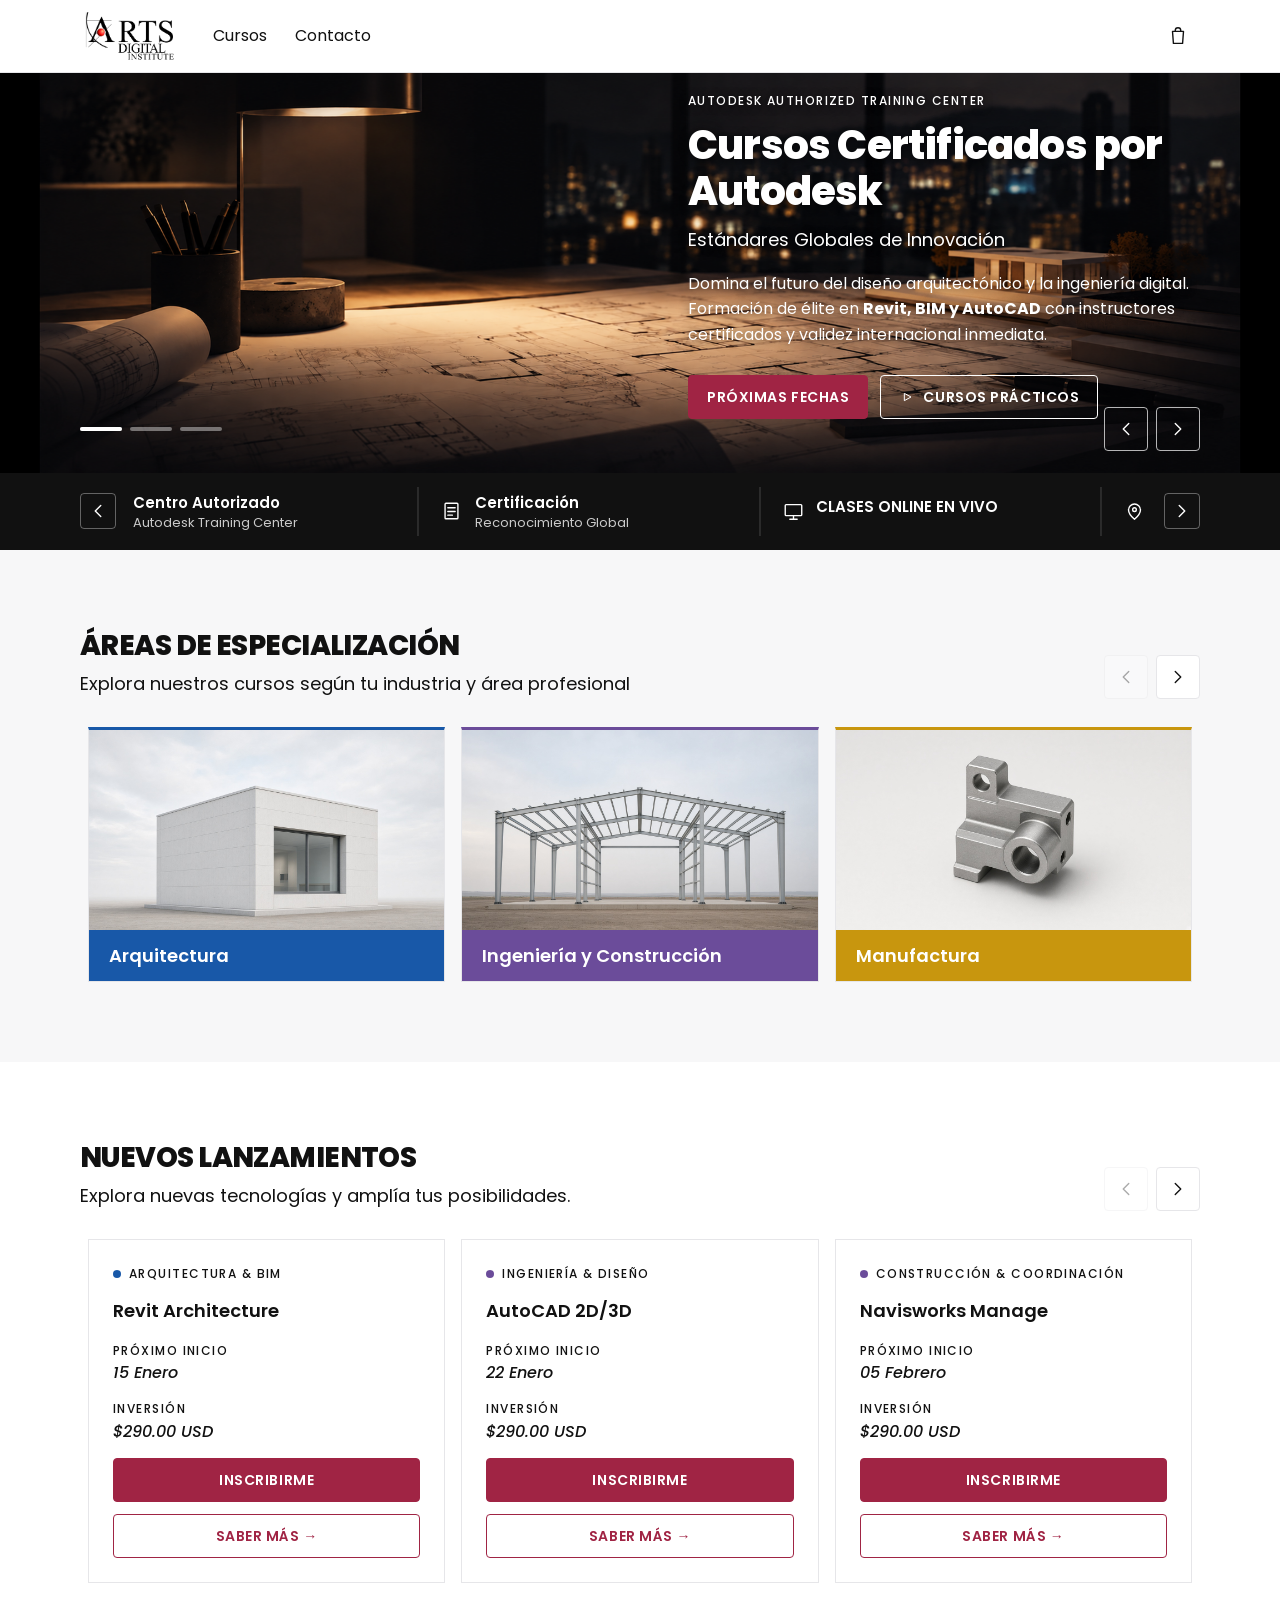
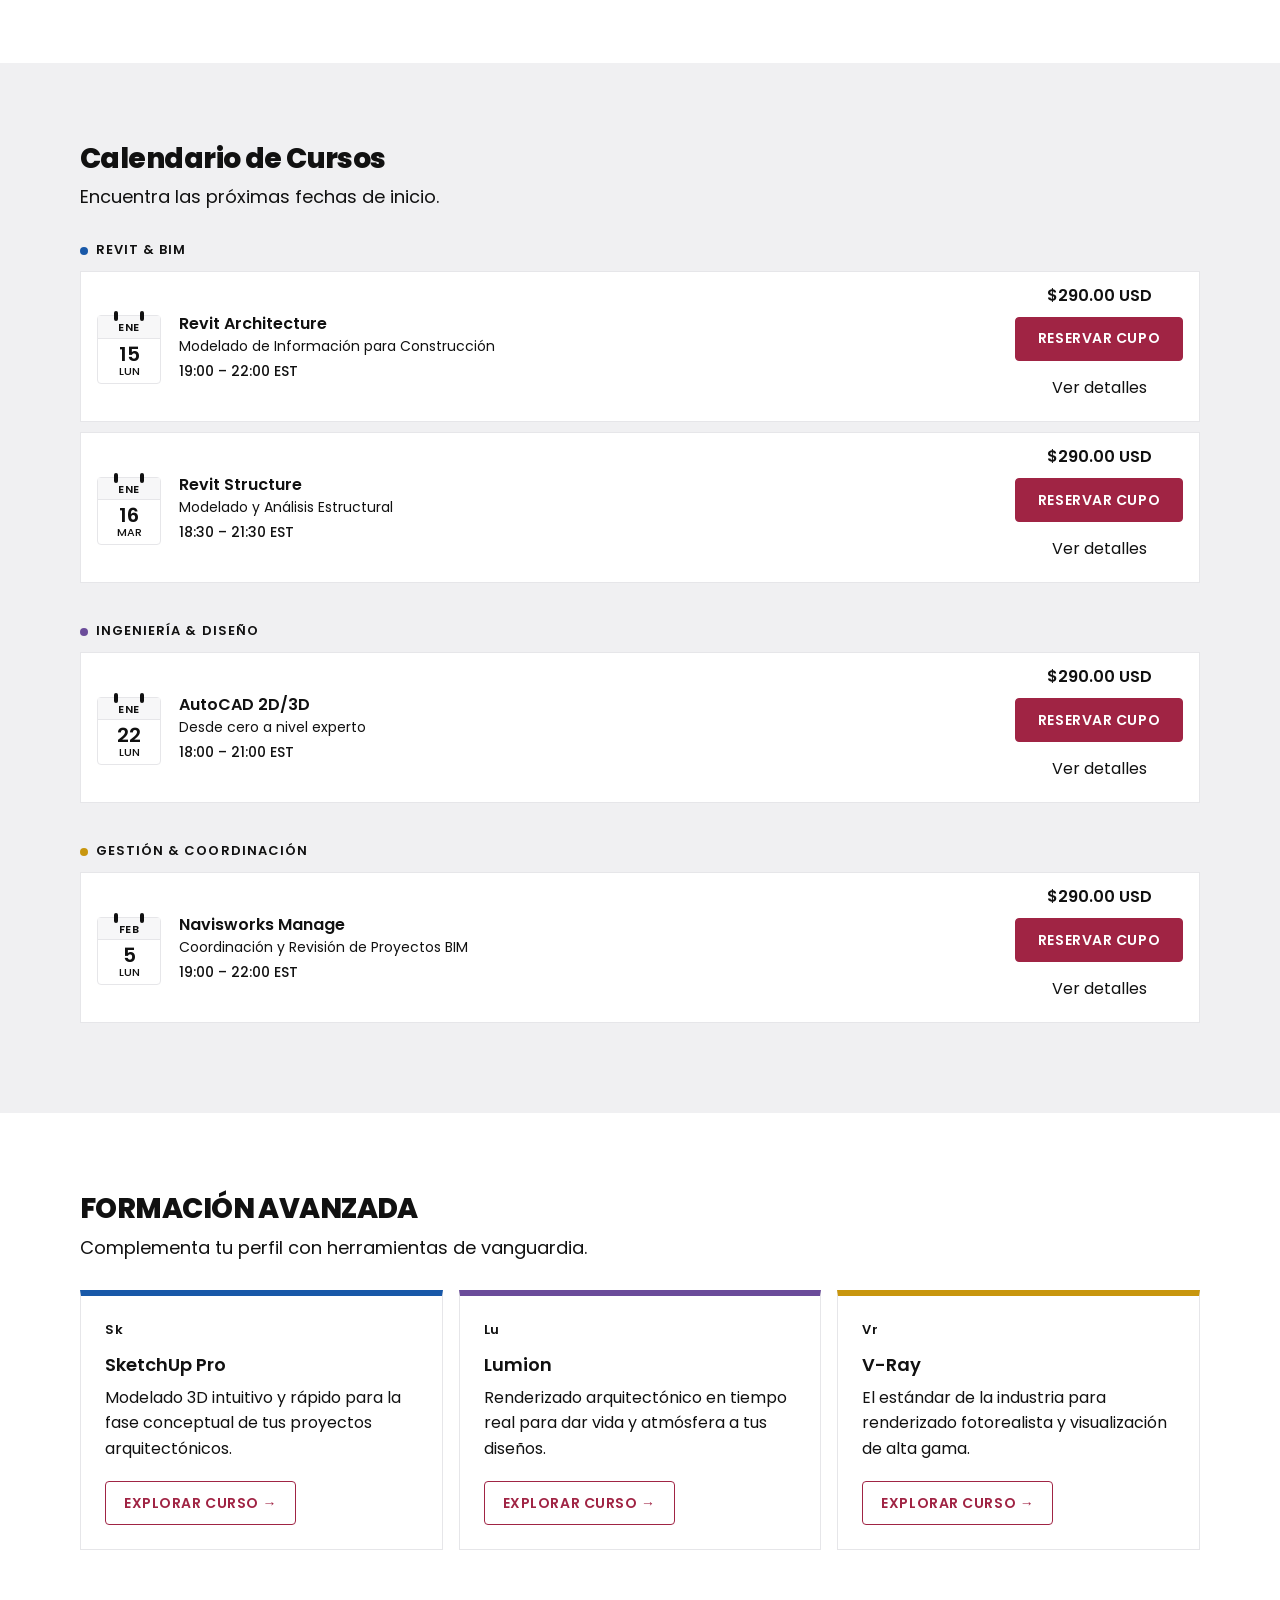
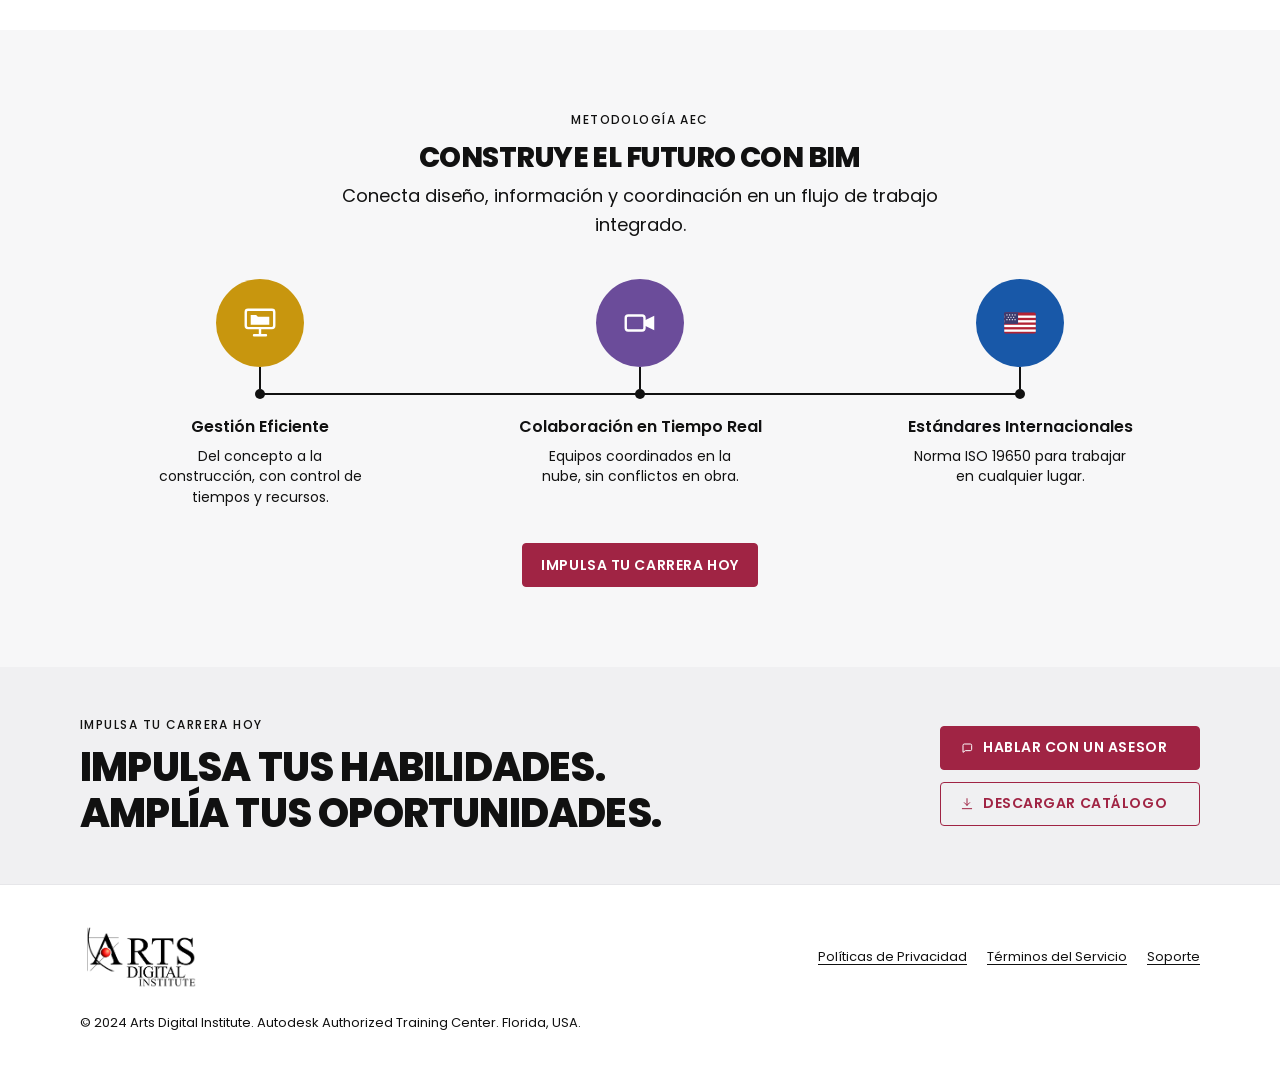
==== index.html @ a68ed8ec "Publicar la página de inicio de Arts Digital Institute. Co-authored-by: Cursor <cursoragent@cursor.c" ====
<!DOCTYPE html>
<html lang="es">
<head>
  <meta charset="utf-8">
  <meta name="viewport" content="width=device-width, initial-scale=1">
  <title>Arts Digital Institute</title>
  <meta name="description" content="Cursos certificados por Autodesk en Revit, BIM y AutoCAD. Arts Digital Institute, centro autorizado en Florida, USA.">
  <link rel="icon" href="data:,">
  <link rel="preconnect" href="https://fonts.googleapis.com">
  <link rel="preconnect" href="https://fonts.gstatic.com" crossorigin>
  <link href="https://fonts.googleapis.com/css2?family=Poppins:ital,wght@0,400;0,500;0,600;0,800;1,500&display=swap" rel="stylesheet">
  <link rel="stylesheet" href="css/estilos.css">
</head>
<body>
  <a class="saltar" href="#contenido">Saltar al contenido</a>

  <header class="cabecera">
    <div class="contenedor cabecera-interior">
      <a class="logo" href="#inicio">
        <img src="img/LOGO%20ARTS.png" alt="Arts Digital Institute" width="2250" height="1162">
      </a>

      <button class="menu-boton" type="button" aria-expanded="false" aria-controls="menu-principal">
        <svg class="icono-abrir" viewBox="0 0 24 24" fill="none" stroke="currentColor" stroke-width="1.5" stroke-linecap="round" aria-hidden="true">
          <path d="M4 7h16M4 12h16M4 17h16"/>
        </svg>
        <svg class="icono-cerrar" viewBox="0 0 24 24" fill="none" stroke="currentColor" stroke-width="1.5" stroke-linecap="round" aria-hidden="true">
          <path d="M6 6l12 12M18 6L6 18"/>
        </svg>
        <span class="sr">Menú</span>
      </button>

      <nav id="menu-principal" class="nav" aria-label="Principal">
        <a href="#areas">Cursos</a>
        <a href="#cierre">Contacto</a>
      </nav>

      <div class="cabecera-acciones">
        <button class="icono-boton" type="button" data-panel="carrito" aria-label="Carrito">
          <svg viewBox="0 0 24 24" fill="none" stroke="currentColor" stroke-width="1.5" stroke-linecap="round" stroke-linejoin="round" aria-hidden="true">
            <path d="M6 7h12l-1 13H7L6 7z"/>
            <path d="M9 7V6a3 3 0 0 1 6 0v1"/>
          </svg>
          <span class="carrito-cuenta" hidden>0</span>
        </button>
      </div>
    </div>
  </header>

  <main id="contenido">
    <noscript>
      <p class="contenedor aviso-js">Para ver los cursos, el calendario y el carrito, activa JavaScript.</p>
    </noscript>

    <section id="inicio" class="banners" aria-roledescription="carrusel" aria-label="Banners de inicio" tabindex="0">
      <div class="banners-ventana">
        <div class="banners-pista">
          <article class="banner banner-foto activa" aria-hidden="false">
            <picture>
              <source media="(max-width: 700px)" srcset="img/banners/banner-1-movil.png">
              <img class="banner-fondo" src="img/banners/banner_1-desk.png" alt="">
            </picture>
            <div class="contenedor banner-interior">
              <div class="banner-copia">
                <p class="etiqueta">Autodesk Authorized Training Center</p>
                <h1 class="banner-titulo">Cursos Certificados por Autodesk</h1>
                <p class="subtitulo">Estándares Globales de Innovación</p>
                <p class="banner-texto">Domina el futuro del diseño arquitectónico y la ingeniería digital. Formación de élite en <strong>Revit, BIM y AutoCAD</strong> con instructores certificados y validez internacional inmediata.</p>
                <div class="acciones">
                  <a class="boton" href="#calendario">Próximas fechas</a>
                  <a class="boton boton-secundario" href="#lanzamientos">
                    <svg viewBox="0 0 24 24" fill="none" stroke="currentColor" stroke-width="1.5" stroke-linejoin="round" aria-hidden="true">
                      <path d="M8 6.5v11l10-5.5-10-5.5z"/>
                    </svg>
                    Cursos prácticos
                  </a>
                </div>
              </div>
            </div>
          </article>

          <article class="banner banner-claro" aria-hidden="true">
            <picture>
              <source media="(max-width: 700px)" srcset="img/banners/banner-2-mobile.png">
              <img class="banner-fondo" src="img/banners/banner-2-desk.png" alt="">
            </picture>
            <div class="contenedor banner-interior">
              <div class="banner-copia">
                <p class="etiqueta">Nuevos lanzamientos</p>
                <h2 class="banner-titulo">Explora nuevas tecnologías</h2>
                <p class="subtitulo">Amplía tus posibilidades con los próximos inicios.</p>
                <p class="banner-texto">Revit, AutoCAD y Navisworks abren fechas desde el 15 de enero. Clases online en vivo, con certificación internacional.</p>
                <div class="acciones">
                  <a class="boton" href="#calendario">Próximas fechas</a>
                  <a class="boton boton-secundario" href="#lanzamientos">Ver lanzamientos</a>
                </div>
              </div>
              <div class="banner-visual banner-cursos" aria-hidden="true">
                <article class="ficha-viva flota-a">
                  <p class="micro"><span class="punto" data-acento="bim"></span>15 Enero</p>
                  <p class="ficha-nombre">Revit Architecture</p>
                  <p class="dato ficha-precio">$290.00 USD</p>
                </article>
                <article class="ficha-viva flota-b">
                  <p class="micro"><span class="punto" data-acento="ingenieria"></span>22 Enero</p>
                  <p class="ficha-nombre">AutoCAD 2D/3D</p>
                  <p class="dato ficha-precio">$290.00 USD</p>
                </article>
                <article class="ficha-viva flota-c">
                  <p class="micro"><span class="punto" data-acento="manufactura"></span>05 Febrero</p>
                  <p class="ficha-nombre">Navisworks Manage</p>
                  <p class="dato ficha-precio">$290.00 USD</p>
                </article>
              </div>
            </div>
          </article>

          <article class="banner banner-foto banner-izq" aria-hidden="true">
            <picture>
              <source media="(max-width: 700px)" srcset="img/banners/banner-3.mobile.png">
              <img class="banner-fondo" src="img/banners/Banner-3-desk.png" alt="">
            </picture>
            <div class="contenedor banner-interior">
              <div class="banner-copia">
                <p class="etiqueta">Metodología AEC</p>
                <h2 class="banner-titulo">Construye el futuro con BIM</h2>
                <p class="subtitulo">Conecta diseño, información y coordinación.</p>
                <p class="banner-texto">Un flujo de trabajo integrado, del concepto a la obra, con estándares internacionales y clases en vivo.</p>
                <div class="acciones">
                  <a class="boton" href="#bim">Ver la metodología</a>
                  <a class="boton boton-secundario" href="#calendario">Próximas fechas</a>
                </div>
              </div>
            </div>
          </article>
        </div>
      </div>

      <div class="banners-barra">
        <div class="contenedor banners-barra-interior">
          <div class="banners-puntos" role="tablist" aria-label="Elegir banner">
            <button class="banner-punto activo" type="button" role="tab" data-banner="0" aria-selected="true" aria-label="Banner 1: cursos certificados"></button>
            <button class="banner-punto" type="button" role="tab" data-banner="1" aria-selected="false" aria-label="Banner 2: nuevos lanzamientos"></button>
            <button class="banner-punto" type="button" role="tab" data-banner="2" aria-selected="false" aria-label="Banner 3: futuro con BIM"></button>
          </div>
          <div class="controles" role="group" aria-label="Mover banners">
            <button class="control" type="button" data-banner-prev aria-label="Banner anterior">
              <svg viewBox="0 0 24 24" fill="none" stroke="currentColor" stroke-width="1.5" stroke-linecap="round" stroke-linejoin="round" aria-hidden="true"><path d="M15 6l-6 6 6 6"/></svg>
            </button>
            <button class="control" type="button" data-banner-next aria-label="Banner siguiente">
              <svg viewBox="0 0 24 24" fill="none" stroke="currentColor" stroke-width="1.5" stroke-linecap="round" stroke-linejoin="round" aria-hidden="true"><path d="M9 6l6 6-6 6"/></svg>
            </button>
          </div>
        </div>
      </div>
      <p class="sr" id="banners-aviso" aria-live="polite"></p>
    </section>

    <section id="instituto" class="seccion barra-atributos" aria-roledescription="carrusel" aria-label="Atributos del instituto">
      <div class="contenedor atributos-marco">
        <button class="control" type="button" data-cinta="-1" aria-label="Anterior">
          <svg viewBox="0 0 24 24" fill="none" stroke="currentColor" stroke-width="1.5" stroke-linecap="round" stroke-linejoin="round" aria-hidden="true"><path d="M15 6l-6 6 6 6"/></svg>
        </button>
        <div class="atributos-ventana">
          <ul class="atributos" id="cinta-atributos">
            <li class="atributo">
              <svg viewBox="0 0 24 24" fill="none" stroke="currentColor" stroke-width="1.5" stroke-linejoin="round" aria-hidden="true">
                <circle cx="12" cy="9" r="4.5"/>
                <path d="M9.2 13.2L8 20l4-1.8L16 20l-1.2-6.8"/>
              </svg>
              <p class="atributo-titulo">Centro Autorizado</p>
              <p>Autodesk Training Center</p>
            </li>
            <li class="atributo">
              <svg viewBox="0 0 24 24" fill="none" stroke="currentColor" stroke-width="1.5" stroke-linecap="round" aria-hidden="true">
                <rect x="5" y="3.5" width="14" height="17" rx="1"/>
                <path d="M8 8.5h8M8 12.5h8M8 16.5h5"/>
              </svg>
              <p class="atributo-titulo">Certificación</p>
              <p>Reconocimiento Global</p>
            </li>
            <li class="atributo atributo-simple">
              <svg viewBox="0 0 24 24" fill="none" stroke="currentColor" stroke-width="1.5" stroke-linecap="round" aria-hidden="true">
                <rect x="3" y="5" width="18" height="12" rx="1"/>
                <path d="M8 21h8M12 17v4"/>
              </svg>
              <p class="atributo-titulo">CLASES ONLINE EN VIVO</p>
            </li>
            <li class="atributo">
              <svg viewBox="0 0 24 24" fill="none" stroke="currentColor" stroke-width="1.5" stroke-linejoin="round" aria-hidden="true">
                <path d="M12 21s6.5-5.6 6.5-10.2a6.5 6.5 0 1 0-13 0C5.5 15.4 12 21 12 21z"/>
                <circle cx="12" cy="10.5" r="2"/>
              </svg>
              <p class="atributo-titulo">Sede Principal</p>
              <p>Florida, USA</p>
            </li>
          </ul>
        </div>
        <button class="control" type="button" data-cinta="1" aria-label="Siguiente">
          <svg viewBox="0 0 24 24" fill="none" stroke="currentColor" stroke-width="1.5" stroke-linecap="round" stroke-linejoin="round" aria-hidden="true"><path d="M9 6l6 6-6 6"/></svg>
        </button>
      </div>
    </section>

    <section id="areas" class="seccion seccion-gris-1">
      <div class="contenedor bloque-carrusel" data-bloque="areas">
        <div class="cabecera-fila">
          <header>
            <h2>ÁREAS DE ESPECIALIZACIÓN</h2>
            <p class="subtitulo">Explora nuestros cursos según tu industria y área profesional</p>
          </header>
          <div class="controles" role="group" aria-label="Carrusel de áreas">
            <button class="control" type="button" data-dir="-1" aria-label="Anterior" disabled>
              <svg viewBox="0 0 24 24" fill="none" stroke="currentColor" stroke-width="1.5" stroke-linecap="round" stroke-linejoin="round" aria-hidden="true"><path d="M15 6l-6 6 6 6"/></svg>
            </button>
            <button class="control" type="button" data-dir="1" aria-label="Siguiente">
              <svg viewBox="0 0 24 24" fill="none" stroke="currentColor" stroke-width="1.5" stroke-linecap="round" stroke-linejoin="round" aria-hidden="true"><path d="M9 6l6 6-6 6"/></svg>
            </button>
          </div>
        </div>
        <div id="carrusel-areas" class="carrusel" tabindex="0" aria-roledescription="carrusel" aria-label="Áreas de especialización"></div>
      </div>
    </section>

    <section id="lanzamientos" class="seccion">
      <div class="contenedor bloque-carrusel" data-bloque="lanzamientos">
        <div class="cabecera-fila">
          <header>
            <h2>NUEVOS LANZAMIENTOS</h2>
            <p class="subtitulo">Explora nuevas tecnologías y amplía tus posibilidades.</p>
          </header>
          <div class="controles" role="group" aria-label="Carrusel de lanzamientos">
            <button class="control" type="button" data-dir="-1" aria-label="Anterior" disabled>
              <svg viewBox="0 0 24 24" fill="none" stroke="currentColor" stroke-width="1.5" stroke-linecap="round" stroke-linejoin="round" aria-hidden="true"><path d="M15 6l-6 6 6 6"/></svg>
            </button>
            <button class="control" type="button" data-dir="1" aria-label="Siguiente">
              <svg viewBox="0 0 24 24" fill="none" stroke="currentColor" stroke-width="1.5" stroke-linecap="round" stroke-linejoin="round" aria-hidden="true"><path d="M9 6l6 6-6 6"/></svg>
            </button>
          </div>
        </div>
        <div id="carrusel-lanzamientos" class="carrusel" tabindex="0" aria-roledescription="carrusel" aria-label="Nuevos lanzamientos"></div>
      </div>
    </section>

    <section id="calendario" class="seccion seccion-gris-2">
      <div class="contenedor">
        <header class="seccion-cabecera">
          <h2>Calendario de Cursos</h2>
          <p class="subtitulo">Encuentra las próximas fechas de inicio.</p>
        </header>
        <div id="lista-calendario"></div>
      </div>
    </section>

    <section id="formacion" class="seccion">
      <div class="contenedor">
        <header class="seccion-cabecera">
          <h2>FORMACIÓN AVANZADA</h2>
          <p class="subtitulo">Complementa tu perfil con herramientas de vanguardia.</p>
        </header>
        <div id="lista-formacion" class="rejilla-formacion"></div>
      </div>
    </section>

    <section id="bim" class="seccion seccion-gris-1">
      <div class="contenedor" id="bim-contenido"></div>
    </section>

    <section id="cierre" class="seccion seccion-gris-2">
      <div class="contenedor cierre">
        <div class="cierre-copia">
          <p class="etiqueta">Impulsa tu carrera hoy</p>
          <h2>IMPULSA TUS HABILIDADES. AMPLÍA TUS OPORTUNIDADES.</h2>
        </div>
        <div class="cierre-acciones">
          <button class="boton" type="button" data-panel="asesor">
            <svg viewBox="0 0 24 24" fill="none" stroke="currentColor" stroke-width="1.5" stroke-linejoin="round" aria-hidden="true">
              <path d="M6 16.5V8a2 2 0 0 1 2-2h9a2 2 0 0 1 2 2v6a2 2 0 0 1-2 2H9.5L6 18.5z"/>
            </svg>
            Hablar con un asesor
          </button>
          <button class="boton boton-secundario" type="button" data-accion="catalogo">
            <svg viewBox="0 0 24 24" fill="none" stroke="currentColor" stroke-width="1.5" stroke-linecap="round" stroke-linejoin="round" aria-hidden="true">
              <path d="M12 4v10M8 10l4 4 4-4M5 19h14"/>
            </svg>
            Descargar catálogo
          </button>
        </div>
      </div>
    </section>
  </main>

  <footer class="pie">
    <div class="contenedor">
      <div class="pie-interior">
        <a class="logo" href="#inicio">
          <img src="img/LOGO%20ARTS.png" alt="Arts Digital Institute" width="2250" height="1162">
        </a>
        <nav class="pie-nav" aria-label="Legal y soporte">
          <button type="button" data-legal="Políticas de Privacidad">Políticas de Privacidad</button>
          <button type="button" data-legal="Términos del Servicio">Términos del Servicio</button>
          <button type="button" data-legal="Soporte">Soporte</button>
        </nav>
      </div>
      <p class="legal">© 2024 Arts Digital Institute. Autodesk Authorized Training Center. Florida, USA.</p>
    </div>
  </footer>

  <dialog id="panel" class="panel" aria-labelledby="panel-titulo">
    <div class="panel-cabecera">
      <h2 id="panel-titulo"></h2>
      <button class="icono-boton" type="button" data-cerrar aria-label="Cerrar">
        <svg viewBox="0 0 24 24" fill="none" stroke="currentColor" stroke-width="1.5" stroke-linecap="round" aria-hidden="true">
          <path d="M6 6l12 12M18 6L6 18"/>
        </svg>
      </button>
    </div>
    <div id="panel-cuerpo" class="panel-cuerpo"></div>
  </dialog>

  <p id="avisos" class="sr" aria-live="polite"></p>

  <script src="js/contenido.js"></script>
  <script src="js/app.js"></script>
</body>
</html>
---- css/estilos.css ----
/* Acentos provisionales de producto Autodesk (Revit, Civil 3D, Inventor).
   Sustituir cuando exista el HEX oficial. Solo etiquetas, iconos y marcas. */
:root {
  --blanco: #ffffff;
  --gris-1: #f7f7f8;
  --gris-2: #f0f0f2;
  --gris-3: #e6e6e9;
  --tinta: #111111;
  --rojo: #a02444;
  --rojo-hover: #932140;
  --rojo-activo: #992341;
  --acento-bim: #1858a8;
  --acento-ingenieria: #6b4c9a;
  --acento-manufactura: #c8960e;
  --fuente: "Poppins", sans-serif;
  --ancho: 1120px;
}

*,
*::before,
*::after {
  box-sizing: border-box;
}

html {
  scroll-behavior: smooth;
}

body {
  margin: 0;
  font-family: var(--fuente);
  font-size: 16px;
  font-weight: 400;
  line-height: 1.6;
  color: var(--tinta);
  background: var(--blanco);
}

h1, h2, h3, p, ul, dl, dd {
  margin: 0;
}

ul {
  padding: 0;
  list-style: none;
}

a {
  color: inherit;
}

button,
input,
textarea {
  font-family: inherit;
  color: inherit;
}

img,
svg {
  display: block;
}

:focus-visible {
  outline: 2px solid var(--tinta);
  outline-offset: 3px;
}

.sr,
.saltar {
  position: absolute;
  width: 1px;
  height: 1px;
  padding: 0;
  margin: -1px;
  overflow: hidden;
  clip: rect(0, 0, 0, 0);
  white-space: nowrap;
  border: 0;
}

.saltar:focus {
  position: fixed;
  top: 12px;
  left: 12px;
  z-index: 50;
  width: auto;
  height: auto;
  margin: 0;
  padding: 10px 14px;
  clip: auto;
  background: var(--blanco);
  border: 1px solid var(--gris-3);
}

.contenedor {
  width: min(var(--ancho), calc(100% - 40px));
  margin-inline: auto;
}

.seccion,
.banners {
  scroll-margin-top: 88px;
}

.seccion {
  padding: 80px 0;
}

.seccion-gris-1 {
  background: var(--gris-1);
}

.seccion-gris-2 {
  background: var(--gris-2);
}

.seccion h2,
.cierre h2,
.banner-titulo {
  font-weight: 800;
  line-height: 1.15;
  letter-spacing: -0.02em;
}

.seccion h2,
.cierre h2 {
  font-size: 28px;
}

.banner-titulo {
  font-size: 40px;
  max-width: 12em;
}

.subtitulo {
  margin-top: 8px;
  font-size: 18px;
  font-weight: 400;
  max-width: 40rem;
}

.seccion p,
.banner-texto,
.panel p {
  font-size: 16px;
  line-height: 1.6;
}

.seccion .subtitulo,
.banner .subtitulo {
  margin-top: 8px;
  font-size: 18px;
  font-weight: 400;
  max-width: 40rem;
}

.seccion .etiqueta,
.panel .etiqueta,
.tarjeta-curso .micro {
  font-size: 12px;
  font-weight: 500;
  letter-spacing: 0.12em;
  text-transform: uppercase;
}

.tarjeta-formacion .sigla {
  font-size: 13px;
  font-weight: 600;
  letter-spacing: 0.04em;
  text-transform: none;
}

.barra-atributos .atributo-titulo {
  font-size: 15px;
  font-weight: 600;
}

.etiqueta,
.micro {
  font-size: 12px;
  font-weight: 500;
  letter-spacing: 0.12em;
  text-transform: uppercase;
}

.etiqueta {
  display: flex;
  align-items: center;
  margin-bottom: 12px;
}

.dato,
.ficha dd {
  font-size: 16px;
  font-weight: 500;
  font-style: italic;
  line-height: 1.6;
}

.tarjeta h3,
.atributo-titulo,
.punto-item h3 {
  font-size: 18px;
  font-weight: 600;
  line-height: 1.3;
}

.boton {
  display: inline-flex;
  align-items: center;
  justify-content: center;
  gap: 8px;
  min-height: 44px;
  padding: 12px 18px;
  border: 1px solid var(--rojo);
  border-radius: 4px;
  background: var(--rojo);
  color: #ffffff;
  font-size: 14px;
  font-weight: 600;
  letter-spacing: 0.04em;
  line-height: 1.2;
  text-transform: uppercase;
  text-decoration: none;
  cursor: pointer;
}

.boton svg {
  width: 16px;
  height: 16px;
  flex: 0 0 auto;
}

.boton:hover {
  background: var(--rojo-hover);
  border-color: var(--rojo-hover);
}

.boton:active {
  background: var(--rojo-activo);
  border-color: var(--rojo-activo);
}

.boton-secundario {
  background: transparent;
  color: var(--rojo);
}

.boton-secundario:hover,
.boton-secundario:active {
  background: transparent;
  color: var(--rojo-hover);
  border-color: var(--rojo-hover);
}

.boton-bloque {
  width: 100%;
  margin-top: 8px;
}

.boton[aria-pressed="true"] {
  background: transparent;
  color: var(--rojo);
}

.acciones {
  display: flex;
  flex-wrap: wrap;
  gap: 12px;
  margin-top: 28px;
}

.cabecera {
  position: sticky;
  top: 0;
  z-index: 20;
  background: var(--blanco);
  border-bottom: 1px solid var(--gris-3);
}

.cabecera-interior {
  display: flex;
  align-items: center;
  gap: 20px;
  min-height: 72px;
}

.logo {
  display: flex;
  align-items: center;
  flex: 0 0 auto;
  line-height: 0;
  text-decoration: none;
}

.logo img {
  display: block;
  height: 52px;
  width: auto;
}

.pie .logo img {
  height: 64px;
}

.nav {
  display: flex;
  align-items: center;
  gap: 28px;
  margin-left: 12px;
}

.nav a,
.enlace {
  padding: 8px 0;
  border: 0;
  background: none;
  font-size: 16px;
  line-height: 1.4;
  text-decoration: none;
  cursor: pointer;
}

.cabecera-acciones {
  display: flex;
  align-items: center;
  gap: 4px;
  margin-left: auto;
}

.menu-boton,
.icono-boton,
.control {
  display: inline-flex;
  align-items: center;
  justify-content: center;
  width: 44px;
  height: 44px;
  padding: 0;
  border: 1px solid transparent;
  border-radius: 4px;
  background: transparent;
  cursor: pointer;
}

.menu-boton {
  display: none;
}

.menu-boton svg,
.icono-boton svg,
.control svg {
  width: 22px;
  height: 22px;
}

.icono-cerrar {
  display: none;
}

.cabecera.abierta .icono-abrir {
  display: none;
}

.cabecera.abierta .icono-cerrar {
  display: block;
}

.control {
  border-color: var(--gris-3);
  background: var(--blanco);
}

.control:hover:not(:disabled) {
  border-color: var(--tinta);
}

.control:disabled {
  opacity: 0.35;
  cursor: default;
}

.icono-boton {
  position: relative;
}

.carrito-cuenta {
  position: absolute;
  top: 2px;
  right: 0;
  display: flex;
  align-items: center;
  justify-content: center;
  min-width: 18px;
  height: 18px;
  padding: 0 4px;
  border-radius: 9px;
  background: var(--tinta);
  color: #ffffff;
  font-size: 11px;
  font-weight: 600;
  line-height: 1;
}

.carrito-cuenta[hidden] {
  display: none;
}

.banners {
  position: relative;
  background: var(--gris-1);
  outline: none;
}

.banners-ventana {
  overflow: hidden;
  touch-action: pan-y;
  cursor: grab;
}

.banners.arrastrando .banners-ventana {
  cursor: grabbing;
}

.banners-pista {
  display: flex;
  width: 100%;
  transition: transform 0.7s cubic-bezier(0.22, 0.8, 0.28, 1);
}

.banners-pista.arrastrando {
  transition: none;
}

.banner {
  position: relative;
  flex: 0 0 100%;
  width: 100%;
  min-width: 100%;
  aspect-ratio: 1920 / 600;
  overflow: hidden;
}

.banner-interior {
  position: relative;
  z-index: 1;
  display: grid;
  grid-template-columns: minmax(0, 1.08fr) minmax(220px, 0.92fr);
  gap: 32px;
  align-items: center;
  height: 100%;
  min-height: 0;
  padding: 28px 0 64px;
}

.banner-texto {
  max-width: 38rem;
  margin-top: 16px;
}

.banner .subtitulo {
  margin-top: 12px;
}

.banner picture {
  position: absolute;
  inset: 0;
  display: block;
}

.banner-fondo {
  position: absolute;
  inset: 0;
  width: 100%;
  height: 100%;
  object-fit: cover;
  object-position: center center;
}

.banner-foto .banner-interior {
  grid-template-columns: minmax(0, 1fr);
  justify-items: end;
  align-content: center;
}

.banner-izq .banner-interior {
  justify-items: start;
}

.banner-foto .banner-copia {
  max-width: 32rem;
  padding: 0;
  color: #ffffff;
}

.banner-foto .etiqueta,
.banner-foto .banner-titulo,
.banner-foto .subtitulo,
.banner-foto .banner-texto {
  color: #ffffff;
  text-shadow: 0 1px 10px rgba(0, 0, 0, 0.65);
}

.banner-foto .boton-secundario {
  background: transparent;
  border-color: #ffffff;
  color: #ffffff;
}

.banner-foto .boton-secundario:hover {
  background: #ffffff;
  border-color: #ffffff;
  color: var(--tinta);
}

.banner-claro .banner-copia {
  max-width: 34rem;
  color: var(--tinta);
}

.banner-claro .etiqueta,
.banner-claro .banner-titulo,
.banner-claro .subtitulo,
.banner-claro .banner-texto,
.banner-claro .ficha-nombre,
.banner-claro .micro {
  color: var(--tinta);
  text-shadow: none;
}

.banner-visual {
  position: relative;
  display: flex;
  align-items: center;
  justify-content: center;
  height: 100%;
  min-height: 0;
}

.plano,
.armazon {
  display: block;
  width: auto;
  height: 86%;
  max-width: 100%;
  margin: 0 auto;
}

.trazo path,
.trazo rect {
  stroke-dasharray: 900;
  stroke-dashoffset: 900;
}

.banner.activa .trazo path,
.banner.activa .trazo rect {
  animation: dibujar 2.4s ease forwards;
}

.chip-vivo {
  position: absolute;
  left: 8%;
  bottom: 36px;
  margin: 0;
  padding: 12px 16px;
  background: var(--blanco);
  border: 1px solid var(--gris-3);
  font-size: 14px;
  font-weight: 600;
}

.banner-cursos .ficha-viva {
  position: absolute;
  width: min(220px, 86%);
  padding: 0;
  background: transparent;
  border: 0;
}

.ficha-precio {
  display: inline-block;
  margin-top: 6px;
  padding: 4px 8px;
  background: var(--blanco);
  border: 1px solid var(--gris-3);
  font-style: normal;
}

.banner-cursos .ficha-viva:nth-child(1) {
  top: 0;
  left: 6%;
}

.banner-cursos .ficha-viva:nth-child(2) {
  top: 34%;
  left: 28%;
}

.banner-cursos .ficha-viva:nth-child(3) {
  top: 66%;
  left: 4%;
}

.ficha-nombre {
  margin: 4px 0 6px;
  font-size: 18px;
  font-weight: 600;
  line-height: 1.3;
}

.ficha-viva .micro {
  display: flex;
  align-items: center;
}

.banner.activa .flota-a {
  animation: flotar 5.6s ease-in-out infinite;
}

.banner.activa .flota-b {
  animation: flotar 6.4s ease-in-out infinite 0.35s;
}

.banner.activa .flota-c {
  animation: flotar 5.2s ease-in-out infinite 0.7s;
}

.escena-bim {
  position: relative;
  height: 100%;
}

.estado-vivo {
  position: absolute;
  right: 6%;
  bottom: 28px;
  width: min(240px, 70%);
  animation: none;
}

.estado-bim {
  padding: 28px;
  background: var(--blanco);
  border: 1px solid var(--gris-3);
}

.estado-bim .dato + .dato {
  margin-top: 8px;
}

.banner.activa .estado-vivo {
  animation: flotar 6s ease-in-out infinite;
}

.banner.activa .escena-bim .armazon {
  animation: mecer 7s ease-in-out infinite;
  transform-origin: center;
}

.barra-viva span {
  width: 0;
}

.banner.activa .barra-viva span {
  animation: llenar 1.6s ease 0.35s forwards;
}

.banners-barra {
  position: absolute;
  right: 0;
  bottom: 22px;
  left: 0;
  z-index: 2;
}

.banners-barra-interior {
  display: flex;
  align-items: center;
  justify-content: space-between;
  gap: 16px;
}

.banners-puntos {
  display: flex;
  gap: 8px;
}

.banner-punto {
  position: relative;
  width: 42px;
  height: 4px;
  padding: 0;
  overflow: hidden;
  border: 0;
  border-radius: 2px;
  background: var(--gris-3);
  cursor: pointer;
}

.banner-punto::after {
  content: "";
  position: absolute;
  inset: 0 auto 0 0;
  width: 0;
  background: var(--tinta);
}

.banner-punto.activo::after {
  animation: banner-progreso 7s linear forwards;
}

.banners[data-tema="oscuro"] .control {
  color: #ffffff;
  background: transparent;
  border-color: rgba(255, 255, 255, 0.7);
}

.banners[data-tema="oscuro"] .control:hover:not(:disabled) {
  border-color: #ffffff;
  background: transparent;
}

.banners[data-tema="oscuro"] .banner-punto {
  background: rgba(255, 255, 255, 0.4);
}

.banners[data-tema="oscuro"] .banner-punto::after {
  background: #ffffff;
}

.banners[data-tema="claro"] .control {
  color: var(--tinta);
  background: transparent;
  border-color: rgba(17, 17, 17, 0.35);
}

.banners[data-tema="claro"] .control:hover:not(:disabled) {
  border-color: var(--tinta);
  background: transparent;
}

@keyframes dibujar {
  to { stroke-dashoffset: 0; }
}

@keyframes flotar {
  0%, 100% { transform: translateY(0); }
  50% { transform: translateY(-12px); }
}

@keyframes mecer {
  0%, 100% { transform: translateY(0) rotate(-1.2deg); }
  50% { transform: translateY(-8px) rotate(1.2deg); }
}

@keyframes llenar {
  to { width: 85%; }
}

@keyframes banner-progreso {
  to { width: 100%; }
}

.aviso-js {
  padding: 16px 0;
}

.barra-atributos.seccion {
  padding: 14px 0;
  background: var(--tinta);
  color: var(--blanco);
}

.atributos-marco {
  display: grid;
  grid-template-columns: auto minmax(0, 1fr) auto;
  align-items: center;
  gap: 12px;
}

.atributos-ventana {
  container-type: inline-size;
  overflow: hidden;
  cursor: grab;
  touch-action: pan-y;
}

.atributos-ventana.arrastrando {
  cursor: grabbing;
}

.atributos {
  display: flex;
  width: max-content;
  margin: 0;
}

.atributo {
  display: grid;
  grid-template-columns: 22px minmax(0, 1fr);
  align-items: center;
  column-gap: 12px;
  flex: 0 0 auto;
  width: calc(100cqi / 3);
  padding: 4px 22px;
  border-left: 1px solid rgba(255, 255, 255, 0.22);
}

.atributo svg {
  grid-column: 1;
  grid-row: 1 / span 2;
  width: 22px;
  height: 22px;
  margin-bottom: 0;
  animation: flotar 2.8s ease-in-out infinite;
}

.atributo p {
  grid-column: 2;
  min-width: 0;
}

.atributo:nth-child(4n + 2) svg { animation-delay: 0.35s; }
.atributo:nth-child(4n + 3) svg { animation-delay: 0.7s; }
.atributo:nth-child(4n + 4) svg { animation-delay: 1.05s; }

.atributo-titulo {
  margin-bottom: 0;
  line-height: 1.2;
}

.barra-atributos .atributo p:not(.atributo-titulo) {
  font-size: 13px;
  line-height: 1.3;
  color: rgba(255, 255, 255, 0.78);
}

.atributo-simple {
  align-items: center;
}

.barra-atributos .control {
  width: 36px;
  height: 36px;
  color: var(--blanco);
  border-color: rgba(255, 255, 255, 0.35);
  background: transparent;
}

.barra-atributos .control:hover:not(:disabled) {
  border-color: var(--blanco);
  background: transparent;
}

.cabecera-fila {
  display: flex;
  flex-wrap: wrap;
  align-items: flex-end;
  justify-content: space-between;
  gap: 24px;
}

.seccion-cabecera {
  margin-bottom: 28px;
}

.cabecera-fila + .carrusel {
  margin-top: 28px;
}

.controles {
  display: flex;
  gap: 8px;
  flex: 0 0 auto;
}

.carrusel-ventana {
  overflow: hidden;
  cursor: grab;
  touch-action: pan-y;
}

.carrusel-ventana.arrastrando {
  cursor: grabbing;
}

.carrusel-pista {
  display: flex;
  align-items: stretch;
  transition: transform 0.35s ease;
}

.carrusel-pista.arrastrando {
  transition: none;
}

.carrusel-item {
  display: flex;
  flex: 0 0 auto;
  padding: 0 8px;
}

.carrusel-item > * {
  width: 100%;
}

.tarjeta {
  height: 100%;
  padding: 24px;
  background: var(--blanco);
  border: 1px solid var(--gris-3);
}

.tarjeta-area {
  display: flex;
  flex-direction: column;
  align-items: stretch;
  justify-content: flex-start;
  min-height: 0;
  padding: 0;
  overflow: hidden;
  border-top: 3px solid var(--gris-3);
}

.tarjeta-area img {
  width: 100%;
  height: auto;
  aspect-ratio: 16 / 9;
  object-fit: contain;
  object-position: center;
  background: var(--gris-1);
}

.tarjeta-area h3 {
  margin: 0;
  padding: 14px 20px;
  color: #ffffff;
}

.tarjeta-area[data-acento="bim"] {
  border-top-color: var(--acento-bim);
}

.tarjeta-area[data-acento="bim"] h3 {
  background: var(--acento-bim);
}

.tarjeta-area[data-acento="ingenieria"] {
  border-top-color: var(--acento-ingenieria);
}

.tarjeta-area[data-acento="ingenieria"] h3 {
  background: var(--acento-ingenieria);
}

.tarjeta-area[data-acento="manufactura"] {
  border-top-color: var(--acento-manufactura);
}

.tarjeta-area[data-acento="manufactura"] h3 {
  background: var(--acento-manufactura);
}

.punto {
  width: 8px;
  height: 8px;
  margin-right: 8px;
  border-radius: 50%;
  background: var(--gris-3);
  flex: 0 0 auto;
}

.punto[data-acento="bim"] {
  background: var(--acento-bim);
}

.punto[data-acento="ingenieria"] {
  background: var(--acento-ingenieria);
}

.punto[data-acento="manufactura"] {
  background: var(--acento-manufactura);
}

.tarjeta-curso {
  display: flex;
  flex-direction: column;
}

.tarjeta-curso h3 {
  margin: 4px 0 18px;
}

.micro + .dato {
  margin: 0 0 14px;
}

.tarjeta-curso .acciones {
  flex-direction: column;
  align-items: stretch;
  margin-top: auto;
}

.agenda {
  display: flex;
  flex-direction: column;
  gap: 28px;
}

.agenda-grupo-titulo {
  display: flex;
  align-items: center;
  margin: 0 0 10px;
  font-size: 13px;
  font-weight: 600;
  letter-spacing: 0.08em;
}

.agenda-curso {
  display: grid;
  grid-template-columns: 64px minmax(0, 1fr) 168px;
  gap: 4px 18px;
  align-items: center;
  margin-bottom: 10px;
  padding: 14px 16px;
  background: var(--blanco);
  border: 1px solid var(--gris-3);
}

.cal-icono {
  position: relative;
  display: flex;
  flex-direction: column;
  width: 64px;
  margin-top: 6px;
  border: 1px solid var(--gris-3);
  border-radius: 4px;
  background: var(--blanco);
  text-align: center;
}

.cal-icono::before,
.cal-icono::after {
  content: "";
  position: absolute;
  top: -5px;
  z-index: 1;
  width: 4px;
  height: 10px;
  border-radius: 2px;
  background: var(--tinta);
}

.cal-icono::before {
  left: 16px;
}

.cal-icono::after {
  right: 16px;
}

.cal-icono-mes {
  padding: 5px 4px 3px;
  background: var(--gris-1);
  border-bottom: 1px solid var(--gris-3);
  font-size: 11px;
  font-weight: 600;
  letter-spacing: 0.06em;
  line-height: 1.2;
  text-transform: uppercase;
}

.cal-icono-dia {
  padding-top: 4px;
  font-size: 20px;
  font-weight: 600;
  line-height: 1.1;
}

.cal-icono-semana {
  padding: 0 4px 5px;
  font-size: 11px;
  font-weight: 500;
  line-height: 1.2;
  text-transform: uppercase;
}

.agenda-copia h4 {
  margin: 0 0 2px;
  font-size: 16px;
  font-weight: 600;
  line-height: 1.35;
}

.agenda-curso .agenda-detalle {
  font-size: 14px;
  font-weight: 400;
  line-height: 1.4;
}

.agenda-curso .agenda-hora {
  margin-top: 6px;
  font-size: 14px;
  font-weight: 500;
  line-height: 1.3;
}

.agenda-lado {
  display: flex;
  flex-direction: column;
  align-items: stretch;
  gap: 8px;
}

.agenda-curso .agenda-precio {
  margin-bottom: 2px;
  font-size: 16px;
  font-weight: 600;
  line-height: 1.3;
  text-align: center;
}

.agenda-lado .boton {
  width: 100%;
}

.agenda-detalles {
  width: 100%;
  text-align: center;
}

.rejilla-formacion {
  display: grid;
  grid-template-columns: repeat(3, 1fr);
  gap: 16px;
}

.tarjeta-formacion {
  display: flex;
  flex-direction: column;
  border-top: 6px solid var(--gris-3);
}

.tarjeta-formacion[data-acento="bim"] {
  border-top-color: var(--acento-bim);
}

.tarjeta-formacion[data-acento="ingenieria"] {
  border-top-color: var(--acento-ingenieria);
}

.tarjeta-formacion[data-acento="manufactura"] {
  border-top-color: var(--acento-manufactura);
}

.sigla {
  margin-bottom: 12px;
  font-size: 13px;
  font-weight: 600;
  letter-spacing: 0.04em;
}

.tarjeta-formacion h3 {
  margin-bottom: 8px;
}

.tarjeta-formacion .texto {
  margin-bottom: 20px;
}

.tarjeta-formacion .boton {
  margin-top: auto;
  align-self: flex-start;
}

.info-cabecera {
  text-align: center;
}

.info-cabecera .etiqueta {
  justify-content: center;
}

.info-cabecera .subtitulo {
  margin-right: auto;
  margin-left: auto;
}

.info-riel {
  --info-circulo: 88px;
  --info-tallo: 22px;
  --info-gap: 20px;
  position: relative;
  display: grid;
  grid-template-columns: repeat(3, minmax(0, 1fr));
  gap: var(--info-gap);
  margin: 40px 0 36px;
  padding: 0;
  list-style: none;
}

.info-riel::before {
  content: "";
  position: absolute;
  top: calc(var(--info-circulo) + var(--info-tallo) + 4px);
  left: calc((100% - 2 * var(--info-gap)) / 6);
  right: calc((100% - 2 * var(--info-gap)) / 6);
  height: 2px;
  background: var(--tinta);
}

.info-nodo {
  position: relative;
  display: flex;
  flex-direction: column;
  align-items: center;
  text-align: center;
}

.info-circulo {
  display: grid;
  place-items: center;
  width: var(--info-circulo);
  height: var(--info-circulo);
  border-radius: 50%;
  background: var(--acento-bim);
  color: #ffffff;
}

.info-circulo[data-acento="bim"] {
  background: var(--acento-bim);
}

.info-circulo[data-acento="ingenieria"] {
  background: var(--acento-ingenieria);
}

.info-circulo[data-acento="manufactura"] {
  background: var(--acento-manufactura);
}

.info-circulo svg {
  width: 36px;
  height: 36px;
}

.info-tallo {
  width: 2px;
  height: var(--info-tallo);
  background: var(--tinta);
}

.info-punto {
  position: relative;
  z-index: 1;
  width: 10px;
  height: 10px;
  border-radius: 50%;
  background: var(--tinta);
}

.info-nodo h3 {
  margin: 18px 0 8px;
  font-size: 16px;
  font-weight: 600;
  line-height: 1.3;
}

.info-nodo p {
  max-width: 24ch;
  font-size: 14px;
  line-height: 1.45;
}

#bim .boton {
  display: flex;
  width: fit-content;
  margin-right: auto;
  margin-left: auto;
}

.barra {
  height: 4px;
  margin: 16px 0;
  background: var(--gris-3);
}

.barra span {
  display: block;
  height: 100%;
  background: var(--acento-bim);
}

#cierre {
  padding: 48px 0;
}

#cierre .cierre {
  display: flex;
  align-items: center;
  justify-content: space-between;
  gap: 40px;
}

#cierre .etiqueta {
  margin-bottom: 10px;
}

#cierre h2 {
  max-width: 16em;
  margin: 0;
  font-size: clamp(28px, 3.2vw, 40px);
}

#cierre .cierre-acciones {
  display: flex;
  flex-direction: column;
  gap: 12px;
  flex: 0 0 auto;
}

#cierre .cierre-acciones .boton {
  justify-content: flex-start;
  min-width: 260px;
}

.pie {
  padding: 40px 0;
  background: var(--blanco);
  border-top: 1px solid var(--gris-3);
}

.pie-interior {
  display: flex;
  flex-wrap: wrap;
  align-items: center;
  justify-content: space-between;
  gap: 20px;
}

.pie-nav {
  display: flex;
  flex-wrap: wrap;
  gap: 8px 20px;
}

.pie-nav button {
  padding: 0;
  border: 0;
  background: none;
  font-size: 13px;
  text-decoration: underline;
  text-underline-offset: 3px;
  cursor: pointer;
}

.legal {
  margin-top: 24px;
  font-size: 13px;
}

.panel {
  width: min(560px, calc(100% - 32px));
  max-height: min(80vh, 720px);
  padding: 0;
  overflow: auto;
  color: var(--tinta);
  background: var(--blanco);
  border: 1px solid var(--gris-3);
}

.panel::backdrop {
  background: rgba(17, 17, 17, 0.4);
}

.panel[open] {
  display: flex;
  flex-direction: column;
}

.panel-cabecera {
  display: flex;
  align-items: flex-start;
  justify-content: space-between;
  gap: 12px;
  padding: 20px 12px 8px 20px;
}

.panel h2 {
  font-size: 22px;
  font-weight: 800;
  line-height: 1.25;
}

.panel-cuerpo {
  padding: 8px 20px 24px;
}

.panel-cuerpo > p + p,
.ficha {
  margin-top: 12px;
}

.ficha div + div {
  margin-top: 12px;
}

.ficha dt {
  font-size: 12px;
  font-weight: 500;
  letter-spacing: 0.08em;
  text-transform: uppercase;
}

.ficha dd {
  margin: 2px 0 0;
}

.campo {
  display: flex;
  flex-direction: column;
  gap: 6px;
  margin-bottom: 16px;
}

.campo label {
  font-size: 14px;
  font-weight: 500;
}

.campo input,
.campo textarea {
  width: 100%;
  padding: 12px;
  border: 1px solid var(--gris-3);
  border-radius: 4px;
  background: var(--blanco);
  font-size: 16px;
}

.campo textarea {
  min-height: 120px;
  resize: vertical;
}

.campo.invalido input,
.campo.invalido textarea {
  border-color: var(--tinta);
}

.error-campo {
  font-size: 13px;
  font-weight: 500;
  font-style: italic;
}

.error-campo[hidden] {
  display: none;
}

.carrito-lista li {
  display: flex;
  align-items: center;
  justify-content: space-between;
  gap: 12px;
  padding: 12px 0;
  border-bottom: 1px solid var(--gris-3);
}

.carrito-lista .curso-datos {
  flex: 1;
  min-width: 0;
}

.carrito-lista .nombre-curso {
  font-size: 16px;
  font-weight: 600;
}

.total {
  margin-top: 16px;
}

.nota-carrito {
  margin-top: 8px;
}

@media (max-width: 900px) {
  .barra-atributos.seccion {
    padding: 10px 0;
  }

  .atributo {
    width: calc(100cqi / 1.15);
    padding: 2px 16px;
    border-left: 0;
  }

  .rejilla-formacion {
    grid-template-columns: 1fr;
  }

  .info-riel {
    --info-circulo: 72px;
    --info-tallo: 16px;
    --info-gap: 12px;
  }

  .info-circulo svg {
    width: 28px;
    height: 28px;
  }

  .info-nodo h3 {
    font-size: 14px;
  }

  .info-nodo p {
    font-size: 13px;
  }
}

@media (max-width: 800px) {
  .menu-boton {
    display: inline-flex;
    order: 3;
  }

  .nav {
    display: none;
    position: absolute;
    top: 100%;
    left: 0;
    right: 0;
    z-index: 25;
    flex-direction: column;
    align-items: flex-start;
    gap: 0;
    margin: 0;
    padding: 8px 20px 16px;
    background: var(--blanco);
    border-bottom: 1px solid var(--gris-3);
  }

  .cabecera.abierta .nav {
    display: flex;
  }

  .nav a,
  .enlace {
    width: 100%;
    padding: 12px 0;
    text-align: left;
  }
}

@media (max-width: 700px) {
  .contenedor {
    width: min(var(--ancho), calc(100% - 32px));
  }

  .seccion {
    padding: 56px 0;
  }

  .banner {
    aspect-ratio: 1080 / 1350;
  }

  .banner-interior {
    grid-template-columns: 1fr;
    align-content: start;
    height: 100%;
    min-height: 0;
    gap: 12px;
    padding: 16px 0 46px;
    overflow: hidden;
  }

  .banner .subtitulo,
  .banner-texto {
    margin-top: 6px;
  }

  .banner-foto .banner-fondo {
    object-position: center center;
  }

  .banner-foto .banner-interior {
    align-content: start;
    justify-items: stretch;
  }

  .banner-izq .banner-interior {
    align-content: center;
  }

  .banner-foto .banner-copia {
    padding: 8px 0 0;
  }

  .banner-claro .banner-interior {
    grid-template-columns: 1fr;
    align-content: start;
    gap: 8px;
    padding-bottom: 12px;
  }

  .banner-claro .banner-texto {
    margin-top: 4px;
  }

  .banner-claro .acciones {
    margin-top: 10px;
  }

  .banner-cursos {
    display: flex;
    flex-direction: column;
    align-items: stretch;
    justify-content: flex-start;
    gap: 6px;
    width: 100%;
    height: auto;
    max-height: none;
    overflow: visible;
  }

  .banner-cursos .ficha-viva,
  .banner-cursos .ficha-viva:nth-child(1),
  .banner-cursos .ficha-viva:nth-child(2),
  .banner-cursos .ficha-viva:nth-child(3) {
    display: grid;
    grid-template-columns: minmax(0, 1fr) auto;
    column-gap: 10px;
    align-items: center;
    position: relative;
    top: auto;
    left: auto;
    width: 100%;
    max-width: 100%;
    margin: 0;
    padding: 0;
    background: transparent;
    border: 0;
  }

  .banner-cursos .micro,
  .banner-cursos .ficha-nombre {
    grid-column: 1;
  }

  .banner-cursos .ficha-nombre {
    margin: 0;
    font-size: 15px;
  }

  .banner-cursos .ficha-precio {
    grid-column: 2;
    grid-row: 1 / span 2;
    margin: 0;
  }

  .ficha-precio {
    white-space: nowrap;
  }

  .chip-vivo {
    bottom: 8px;
  }

  .plano,
  .armazon {
    height: 100%;
  }

  .escena-bim {
    height: 100%;
    min-height: 0;
  }

  .banners-barra {
    position: relative;
    bottom: auto;
    padding-bottom: 8px;
  }

  .seccion h2,
  .cierre h2,
  .panel h2 {
    font-size: 22px;
  }

  #cierre {
    padding: 36px 0;
  }

  #cierre .cierre {
    flex-direction: column;
    align-items: stretch;
    gap: 24px;
  }

  #cierre h2 {
    max-width: none;
    font-size: 26px;
  }

  #cierre .cierre-acciones .boton {
    width: 100%;
    min-width: 0;
  }

  .banner-titulo {
    font-size: 26px;
    line-height: 1.15;
    max-width: none;
  }

  .seccion p,
  .banner-texto,
  .panel p,
  .dato,
  .ficha dd,
  .seccion .dato {
    font-size: 15px;
  }

  .seccion .subtitulo,
  .banner .subtitulo {
    font-size: 16px;
  }

  .tarjeta h3,
  .punto-item h3,
  .barra-atributos .atributo-titulo {
    font-size: 14px;
  }

  .legal,
  .pie-nav button {
    font-size: 12px;
  }

  .cabecera-fila {
    flex-direction: column;
    align-items: flex-start;
  }

  .agenda-curso {
    grid-template-columns: 64px minmax(0, 1fr);
  }

  .agenda-lado {
    grid-column: 1 / -1;
  }
}

@media (prefers-reduced-motion: reduce) {
  html {
    scroll-behavior: auto;
  }

  .carrusel-pista,
  .banners-pista,
  .chevron {
    transition: none;
  }

  .atributo svg,
  .banner.activa .trazo path,
  .banner.activa .trazo rect,
  .banner.activa .flota-a,
  .banner.activa .flota-b,
  .banner.activa .flota-c,
  .banner.activa .estado-vivo,
  .banner.activa .escena-bim .armazon,
  .banner.activa .barra-viva span,
  .banner-punto.activo::after {
    animation: none;
  }

  .banner.activa .trazo {
    stroke-dashoffset: 0;
  }

  .banner.activa .barra-viva span {
    width: 85%;
  }
}
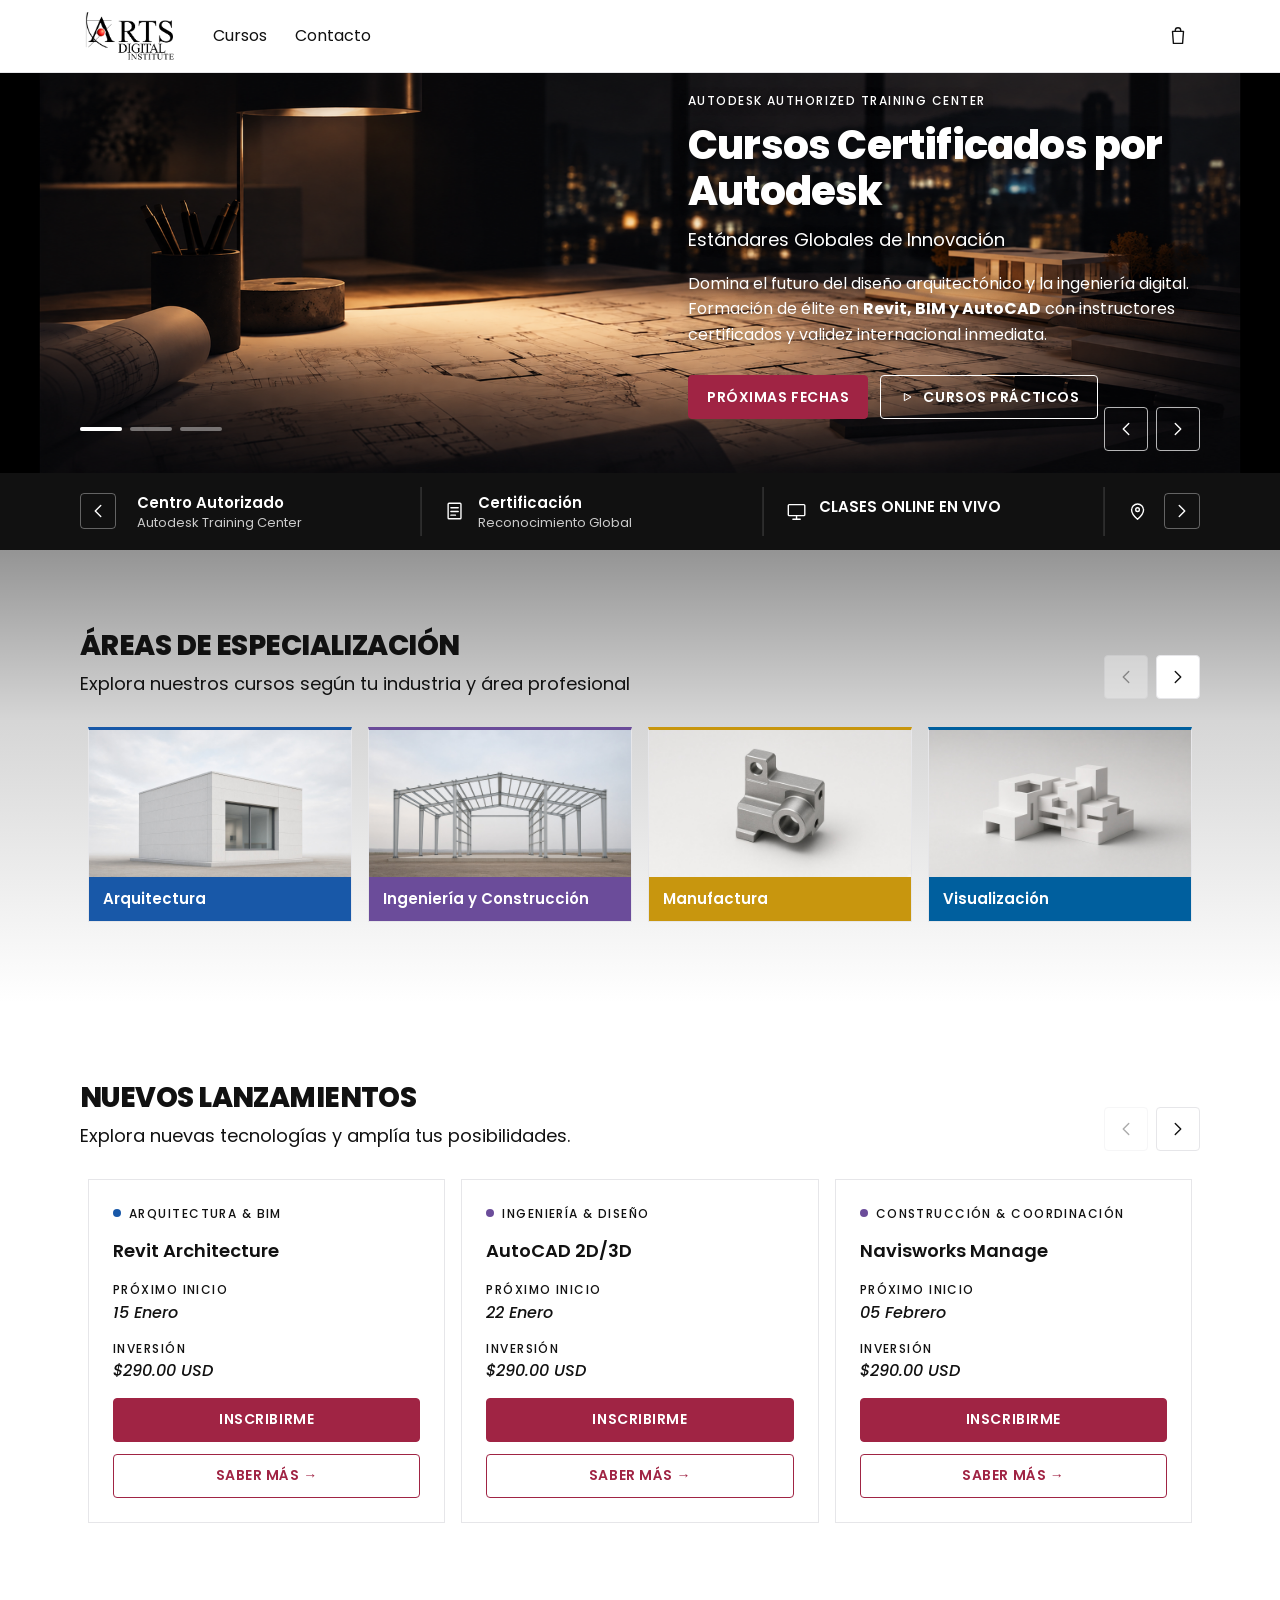
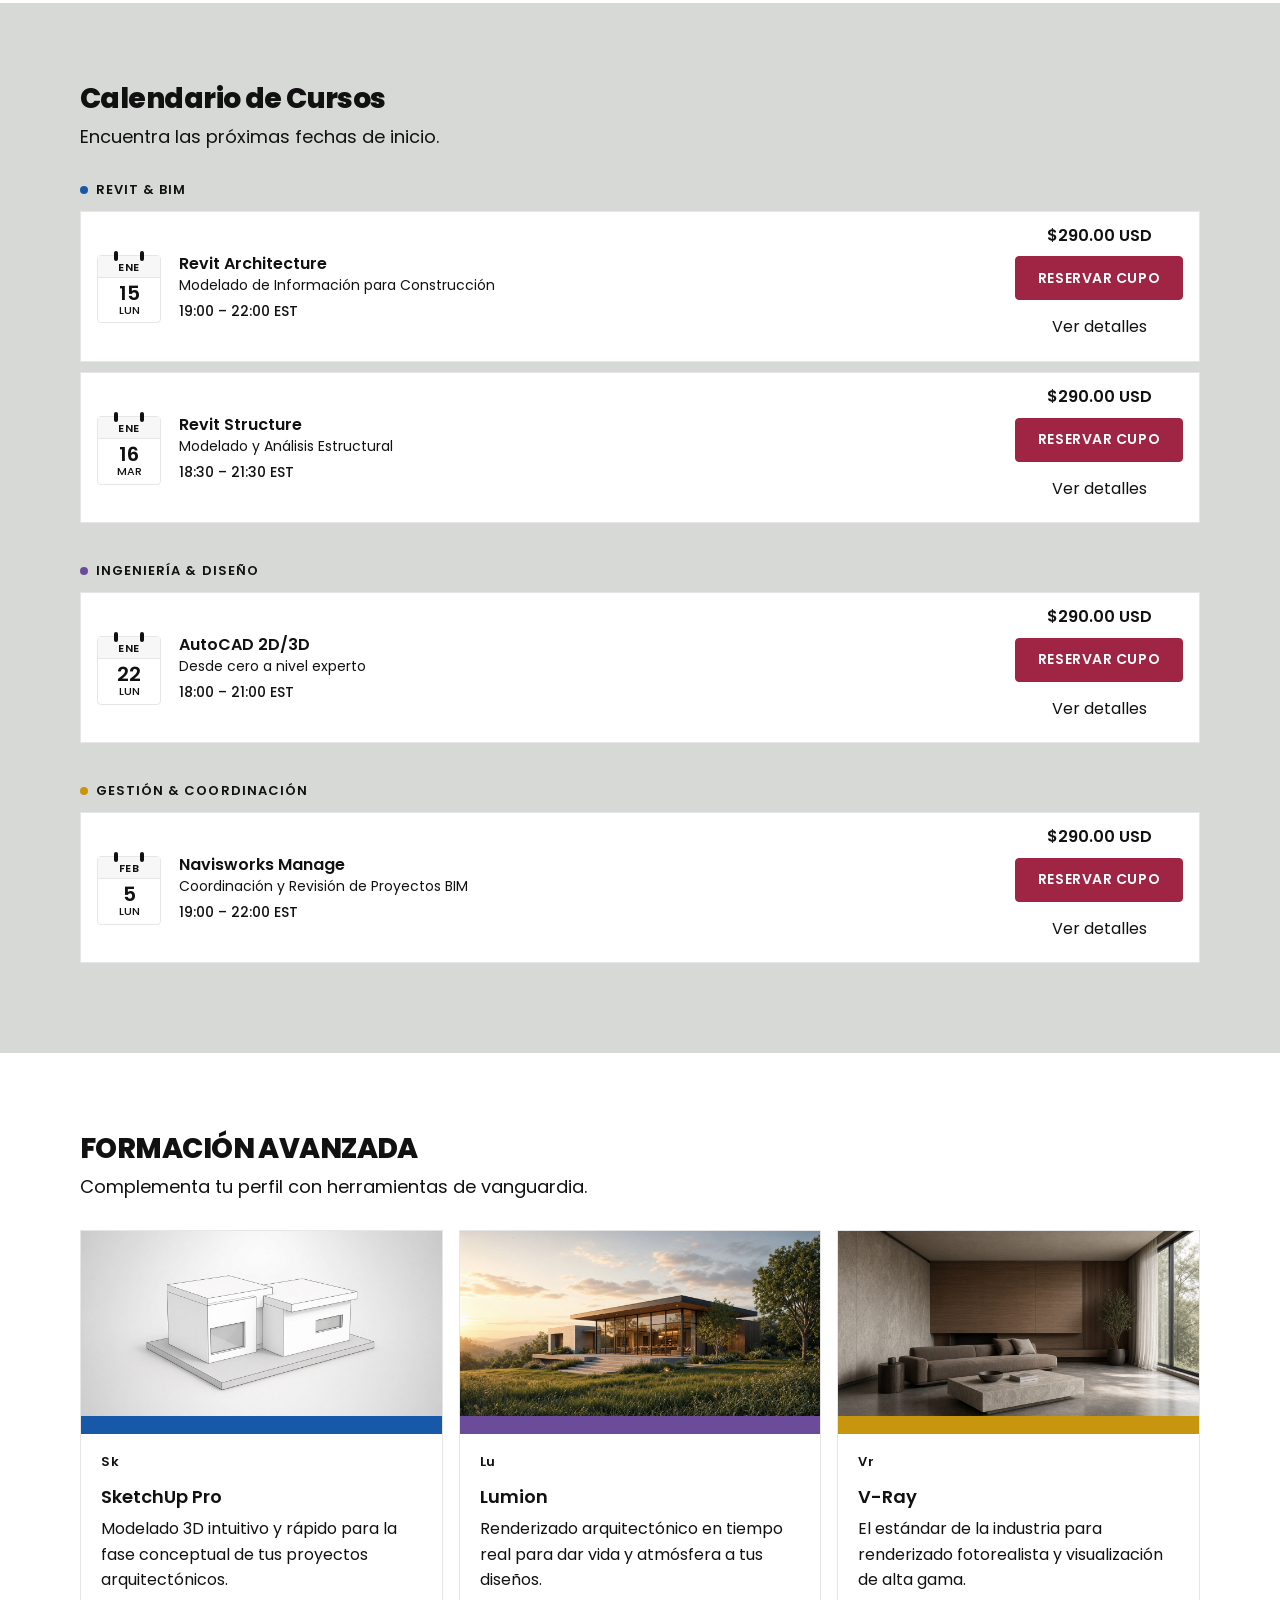
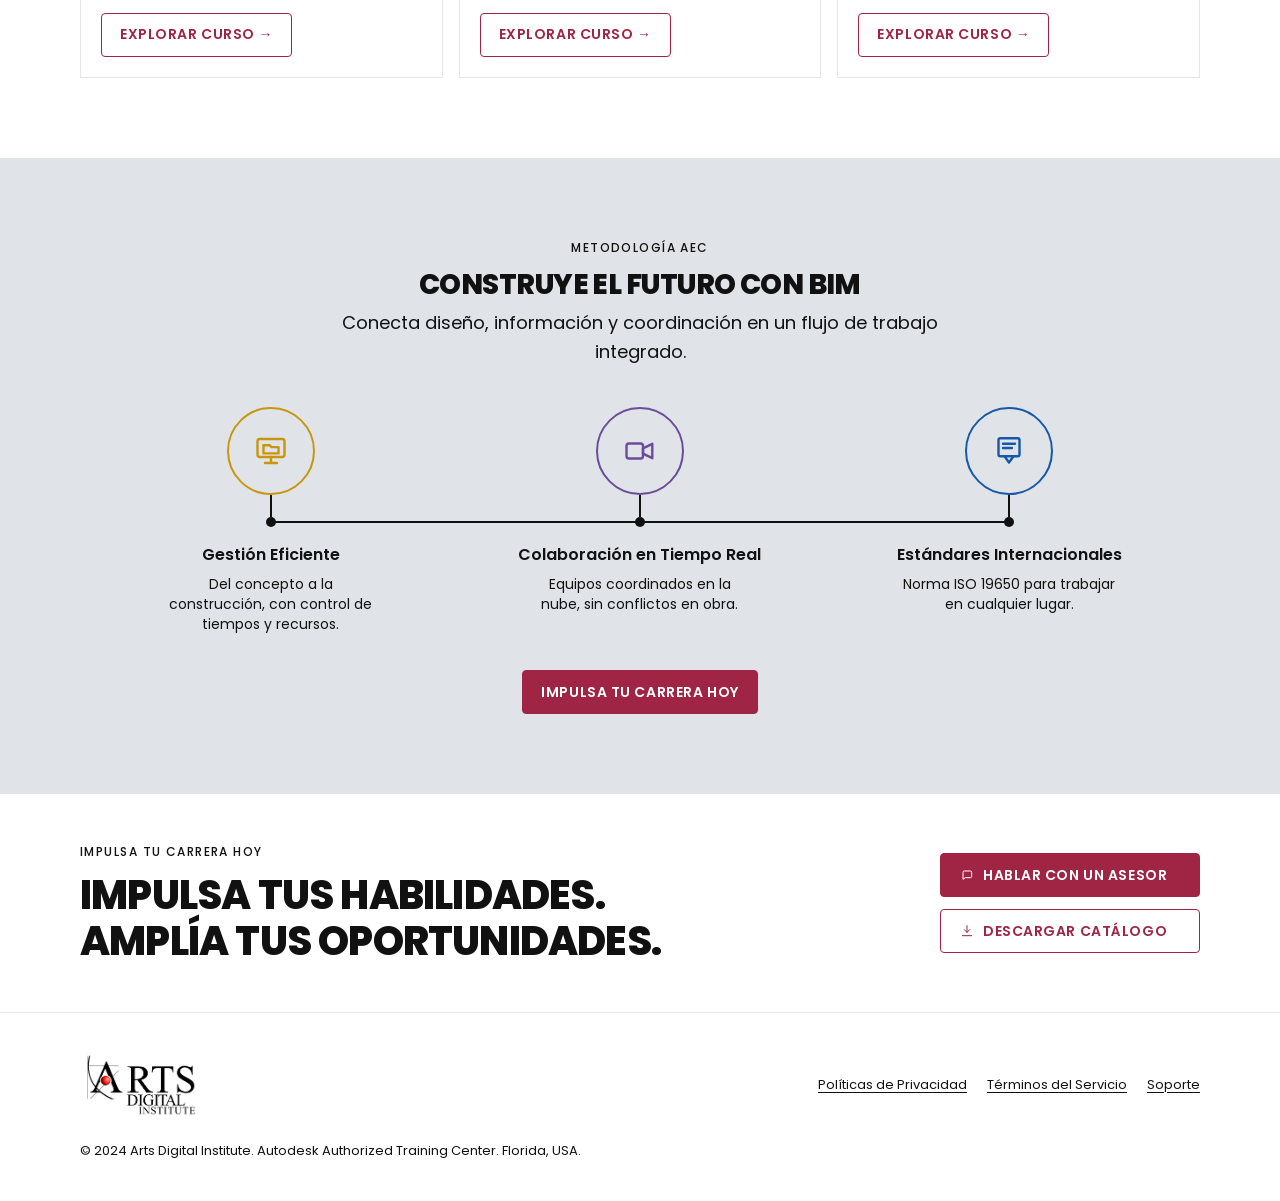
==== commit 0105bd35: "Documentar la estructura, ordenar las imagenes y dejar listos los ajustes visuales. Co-authored-by: " ====
--- a/index.html
+++ b/index.html
@@ -17,7 +17,7 @@
   <header class="cabecera">
     <div class="contenedor cabecera-interior">
       <a class="logo" href="#inicio">
-        <img src="img/LOGO%20ARTS.png" alt="Arts Digital Institute" width="2250" height="1162">
+        <img src="img/logo-arts.png" alt="Arts Digital Institute" width="2250" height="1162">
       </a>
 
       <button class="menu-boton" type="button" aria-expanded="false" aria-controls="menu-principal">
@@ -58,7 +58,7 @@
           <article class="banner banner-foto activa" aria-hidden="false">
             <picture>
               <source media="(max-width: 700px)" srcset="img/banners/banner-1-movil.png">
-              <img class="banner-fondo" src="img/banners/banner_1-desk.png" alt="">
+              <img class="banner-fondo" src="img/banners/banner-1-escritorio.png" alt="">
             </picture>
             <div class="contenedor banner-interior">
               <div class="banner-copia">
@@ -81,8 +81,8 @@
 
           <article class="banner banner-claro" aria-hidden="true">
             <picture>
-              <source media="(max-width: 700px)" srcset="img/banners/banner-2-mobile.png">
-              <img class="banner-fondo" src="img/banners/banner-2-desk.png" alt="">
+              <source media="(max-width: 700px)" srcset="img/banners/banner-2-movil.png">
+              <img class="banner-fondo" src="img/banners/banner-2-escritorio.png" alt="">
             </picture>
             <div class="contenedor banner-interior">
               <div class="banner-copia">
@@ -117,8 +117,8 @@
 
           <article class="banner banner-foto banner-izq" aria-hidden="true">
             <picture>
-              <source media="(max-width: 700px)" srcset="img/banners/banner-3.mobile.png">
-              <img class="banner-fondo" src="img/banners/Banner-3-desk.png" alt="">
+              <source media="(max-width: 700px)" srcset="img/banners/banner-3-movil.png">
+              <img class="banner-fondo" src="img/banners/banner-3-escritorio.png" alt="">
             </picture>
             <div class="contenedor banner-interior">
               <div class="banner-copia">
@@ -266,7 +266,7 @@
       <div class="contenedor" id="bim-contenido"></div>
     </section>
 
-    <section id="cierre" class="seccion seccion-gris-2">
+    <section id="cierre" class="seccion">
       <div class="contenedor cierre">
         <div class="cierre-copia">
           <p class="etiqueta">Impulsa tu carrera hoy</p>
@@ -294,7 +294,7 @@
     <div class="contenedor">
       <div class="pie-interior">
         <a class="logo" href="#inicio">
-          <img src="img/LOGO%20ARTS.png" alt="Arts Digital Institute" width="2250" height="1162">
+          <img src="img/logo-arts.png" alt="Arts Digital Institute" width="2250" height="1162">
         </a>
         <nav class="pie-nav" aria-label="Legal y soporte">
           <button type="button" data-legal="Políticas de Privacidad">Políticas de Privacidad</button>
--- a/css/estilos.css
+++ b/css/estilos.css
@@ -10,6 +10,7 @@
   --rojo-hover: #932140;
   --rojo-activo: #992341;
   --acento-bim: #1858a8;
+  --acento-sketchup: #005f9e;
   --acento-ingenieria: #6b4c9a;
   --acento-manufactura: #c8960e;
   --fuente: "Poppins", sans-serif;
@@ -108,11 +109,15 @@
 }
 
 .seccion-gris-1 {
-  background: var(--gris-1);
+  background: #e0e4e8;
+}
+
+#areas {
+  background: linear-gradient(to bottom, rgba(0, 0, 0, 0.42) 0%, rgba(0, 0, 0, 0.16) 38%, #ffffff 100%);
 }
 
 .seccion-gris-2 {
-  background: var(--gris-2);
+  background: #d7d9d7;
 }
 
 .seccion h2,
@@ -936,6 +941,15 @@
   margin: 0;
   padding: 14px 20px;
   color: #ffffff;
+  font-size: 16px;
+  line-height: 1.3;
+}
+
+@media (min-width: 1040px) {
+  .tarjeta-area h3 {
+    padding: 12px 14px;
+    font-size: 15px;
+  }
 }
 
 .tarjeta-area[data-acento="bim"] {
@@ -944,6 +958,14 @@
 
 .tarjeta-area[data-acento="bim"] h3 {
   background: var(--acento-bim);
+}
+
+.tarjeta-area[data-acento="sketchup"] {
+  border-top-color: var(--acento-sketchup);
+}
+
+.tarjeta-area[data-acento="sketchup"] h3 {
+  background: var(--acento-sketchup);
 }
 
 .tarjeta-area[data-acento="ingenieria"] {
@@ -1139,22 +1161,41 @@
 .tarjeta-formacion {
   display: flex;
   flex-direction: column;
-  border-top: 6px solid var(--gris-3);
-}
-
-.tarjeta-formacion[data-acento="bim"] {
-  border-top-color: var(--acento-bim);
-}
-
-.tarjeta-formacion[data-acento="ingenieria"] {
-  border-top-color: var(--acento-ingenieria);
-}
-
-.tarjeta-formacion[data-acento="manufactura"] {
-  border-top-color: var(--acento-manufactura);
+  padding: 0 0 20px;
+  overflow: hidden;
+}
+
+.tarjeta-formacion img {
+  display: block;
+  width: 100%;
+  aspect-ratio: 16 / 9;
+  object-fit: cover;
+  object-position: center;
+  border-bottom: 18px solid var(--gris-3);
+}
+
+.tarjeta-formacion[data-acento="bim"] img {
+  border-bottom-color: var(--acento-bim);
+}
+
+.tarjeta-formacion[data-acento="ingenieria"] img {
+  border-bottom-color: var(--acento-ingenieria);
+}
+
+.tarjeta-formacion[data-acento="manufactura"] img {
+  border-bottom-color: var(--acento-manufactura);
+}
+
+.tarjeta-formacion .sigla,
+.tarjeta-formacion h3,
+.tarjeta-formacion .texto,
+.tarjeta-formacion .boton {
+  margin-left: 20px;
+  margin-right: 20px;
 }
 
 .sigla {
+  margin-top: 18px;
   margin-bottom: 12px;
   font-size: 13px;
   font-weight: 600;
@@ -1185,6 +1226,10 @@
 .info-cabecera .subtitulo {
   margin-right: auto;
   margin-left: auto;
+}
+
+#bim .contenedor {
+  width: min(var(--ancho), calc(100% - 192px));
 }
 
 .info-riel {
@@ -1223,21 +1268,22 @@
   place-items: center;
   width: var(--info-circulo);
   height: var(--info-circulo);
+  border: 2px solid currentColor;
   border-radius: 50%;
-  background: var(--acento-bim);
-  color: #ffffff;
+  background: transparent;
+  color: var(--acento-bim);
 }
 
 .info-circulo[data-acento="bim"] {
-  background: var(--acento-bim);
+  color: var(--acento-bim);
 }
 
 .info-circulo[data-acento="ingenieria"] {
-  background: var(--acento-ingenieria);
+  color: var(--acento-ingenieria);
 }
 
 .info-circulo[data-acento="manufactura"] {
-  background: var(--acento-manufactura);
+  color: var(--acento-manufactura);
 }
 
 .info-circulo svg {
@@ -1518,6 +1564,10 @@
 
   .info-nodo p {
     font-size: 13px;
+  }
+
+  #bim .contenedor {
+    width: min(var(--ancho), calc(100% - 192px));
   }
 }
 
@@ -1560,6 +1610,10 @@
     width: min(var(--ancho), calc(100% - 32px));
   }
 
+  #bim .contenedor {
+    width: min(var(--ancho), calc(100% - 48px));
+  }
+
   .seccion {
     padding: 56px 0;
   }
@@ -1573,14 +1627,24 @@
     align-content: start;
     height: 100%;
     min-height: 0;
-    gap: 12px;
-    padding: 16px 0 46px;
+    gap: 20px;
+    padding: 40px 20px 56px;
     overflow: hidden;
+  }
+
+  .banner .etiqueta {
+    margin-bottom: 16px;
   }
 
   .banner .subtitulo,
   .banner-texto {
-    margin-top: 6px;
+    margin-top: 16px;
+    line-height: 1.55;
+  }
+
+  .banner .acciones {
+    margin-top: 24px;
+    gap: 12px;
   }
 
   .banner-foto .banner-fondo {
@@ -1604,15 +1668,34 @@
     grid-template-columns: 1fr;
     align-content: start;
     gap: 8px;
-    padding-bottom: 12px;
-  }
-
+    padding: 22px 20px 14px;
+  }
+
+  .banner-claro .etiqueta {
+    margin-bottom: 6px;
+  }
+
+  .banner-claro .banner-titulo {
+    font-size: 24px;
+    line-height: 1.2;
+  }
+
+  .banner-claro .subtitulo,
   .banner-claro .banner-texto {
-    margin-top: 4px;
+    margin-top: 8px;
+    font-size: 14px;
+    line-height: 1.45;
   }
 
   .banner-claro .acciones {
     margin-top: 10px;
+    gap: 8px;
+  }
+
+  .banner-cursos .flota-a,
+  .banner-cursos .flota-b,
+  .banner-cursos .flota-c {
+    animation: none;
   }
 
   .banner-cursos {
@@ -1714,7 +1797,7 @@
 
   .banner-titulo {
     font-size: 26px;
-    line-height: 1.15;
+    line-height: 1.28;
     max-width: none;
   }
 
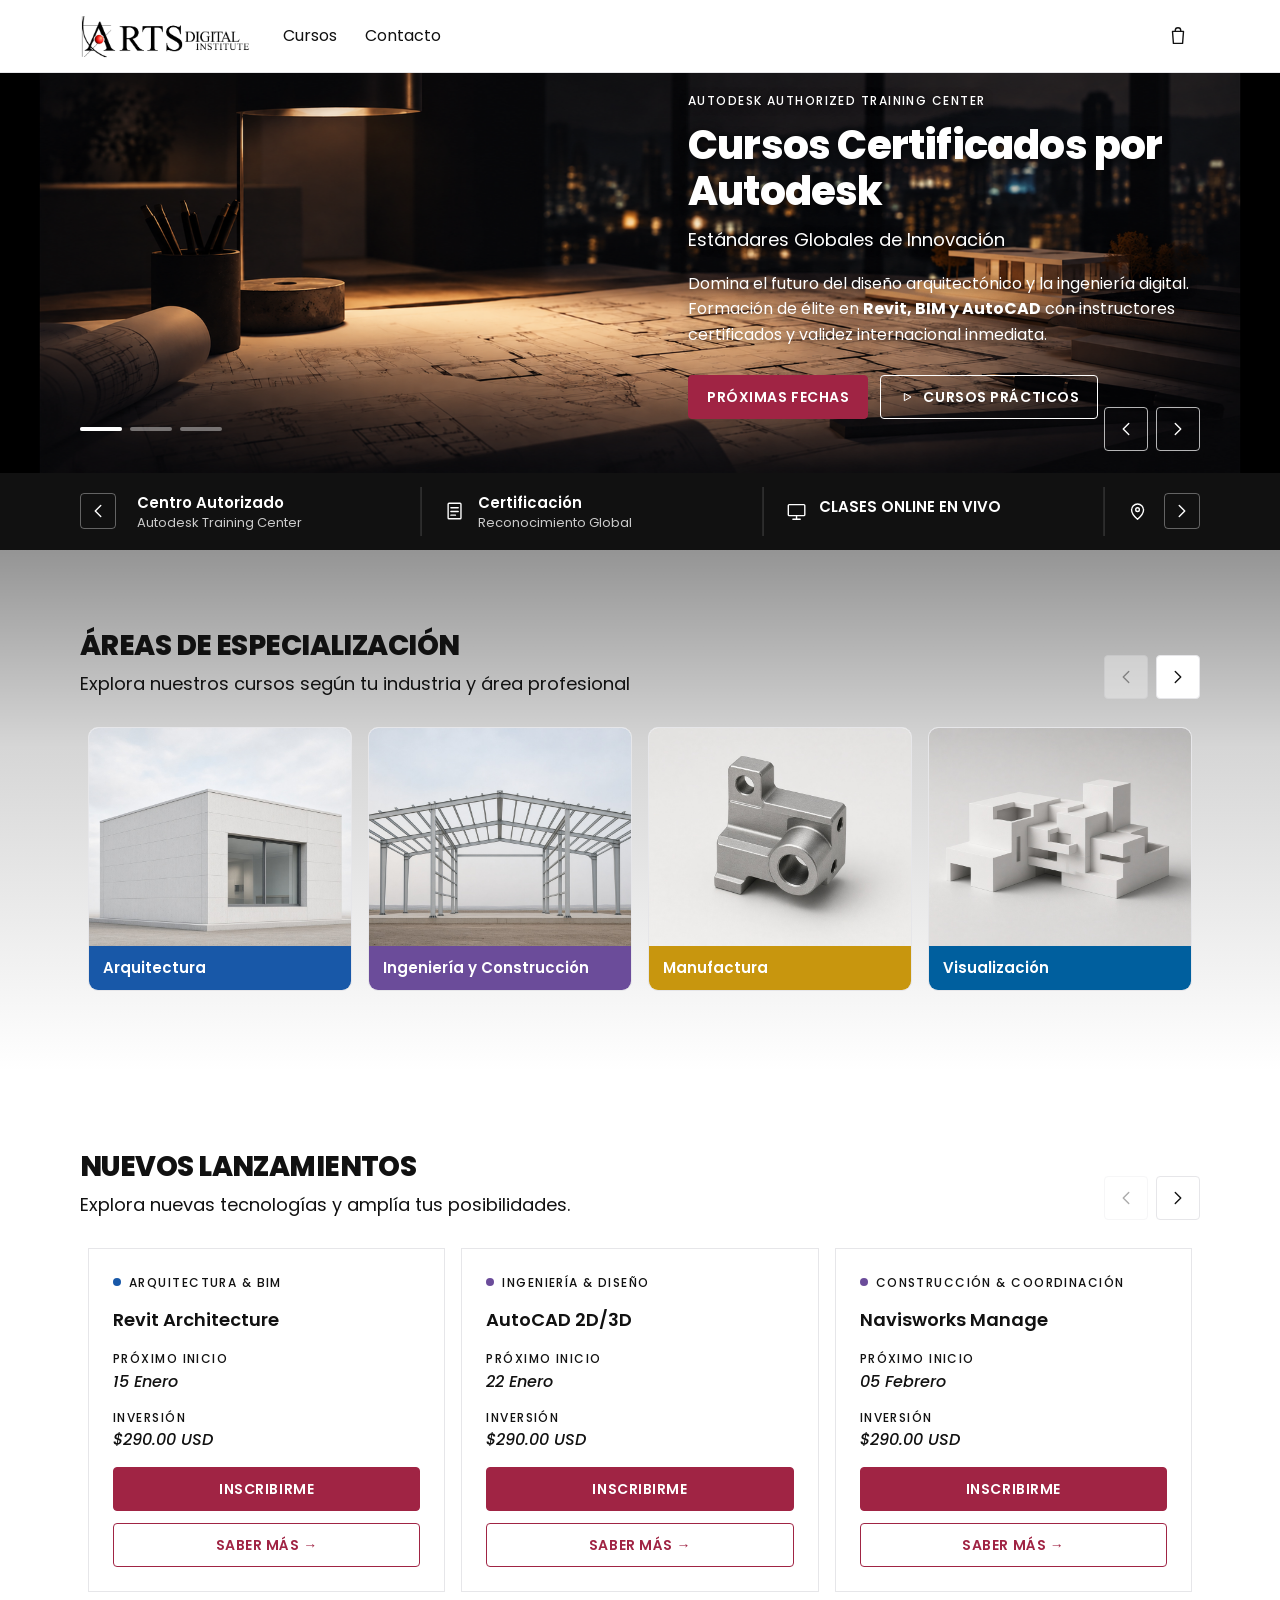
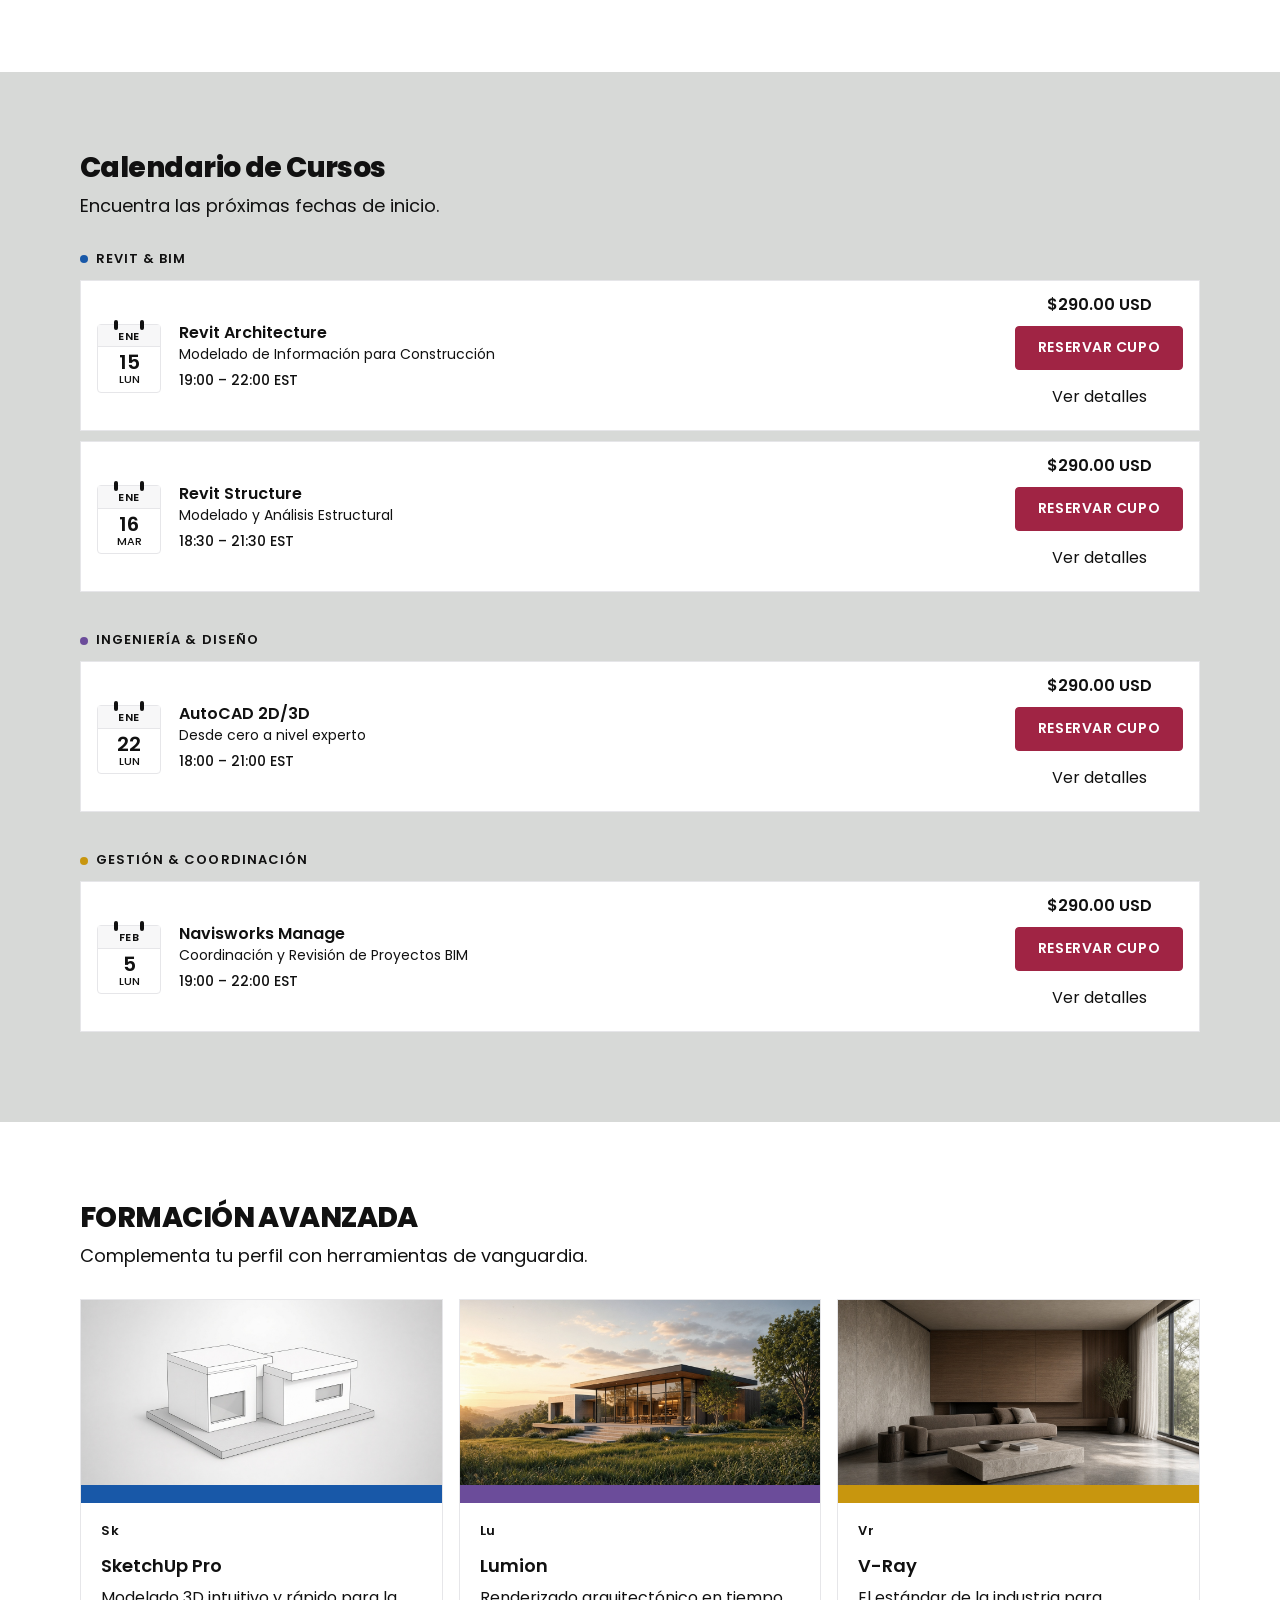
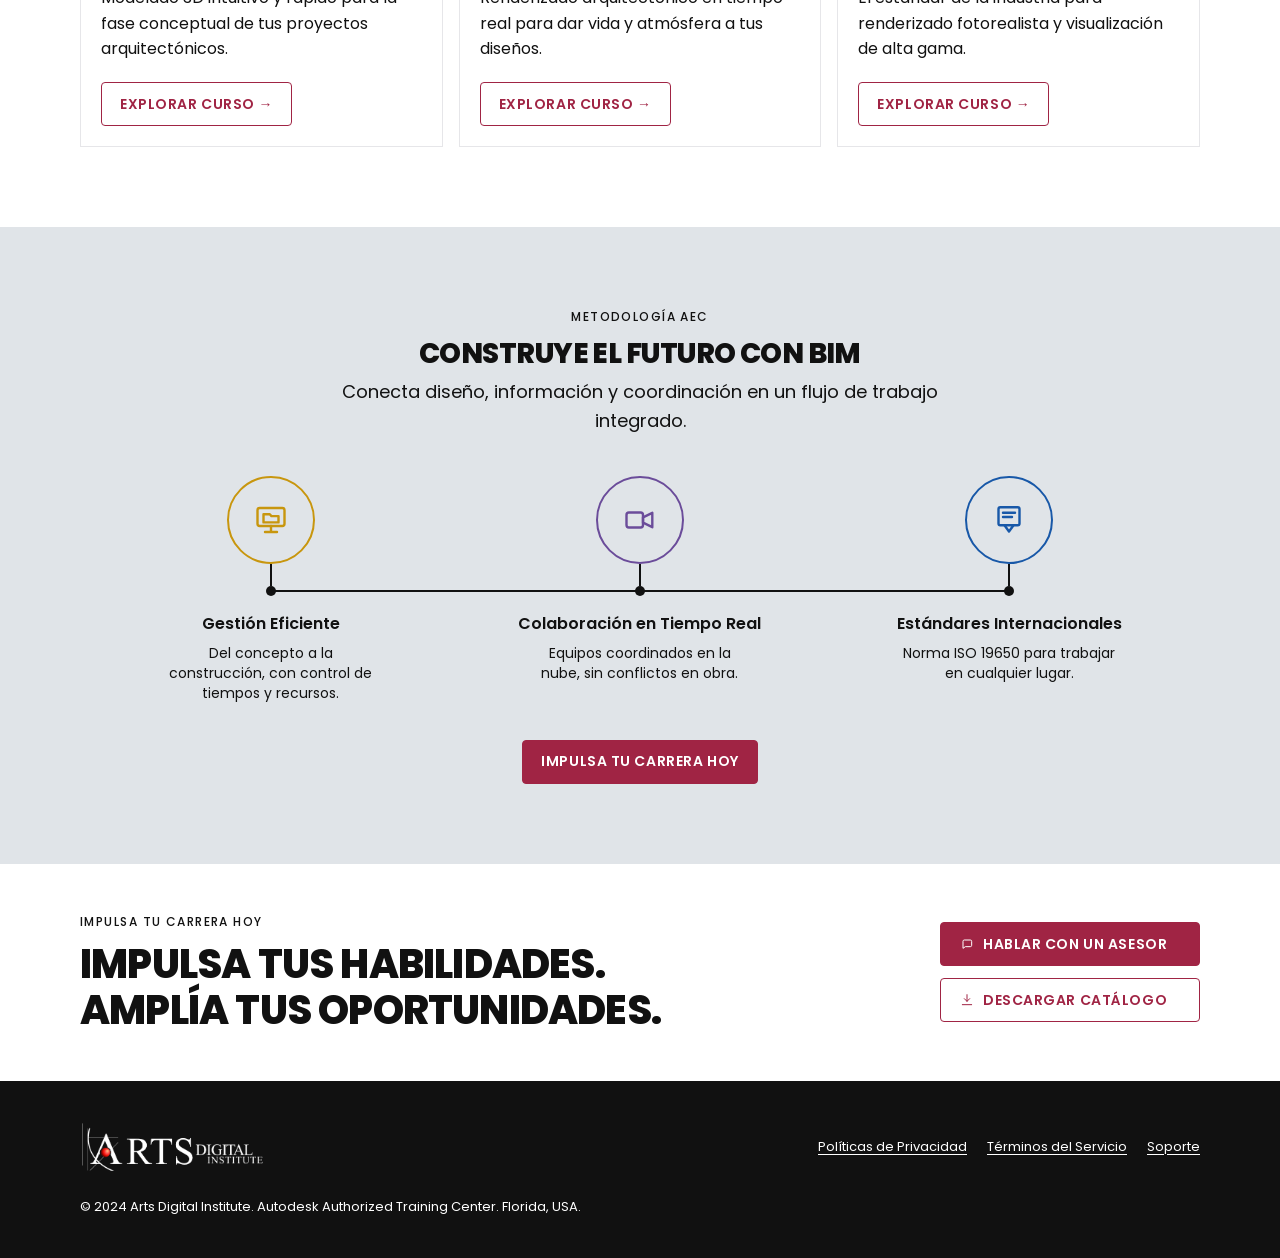
==== commit 77d881dc: "Ajustar el logo, las areas cuadradas y el pie en negro. Co-authored-by: Cursor <cursoragent@cursor.c" ====
--- a/index.html
+++ b/index.html
@@ -17,7 +17,7 @@
   <header class="cabecera">
     <div class="contenedor cabecera-interior">
       <a class="logo" href="#inicio">
-        <img src="img/logo-arts.png" alt="Arts Digital Institute" width="2250" height="1162">
+        <img src="img/logo-esquina.png" alt="Arts Digital Institute" width="963" height="253">
       </a>
 
       <button class="menu-boton" type="button" aria-expanded="false" aria-controls="menu-principal">
@@ -294,7 +294,7 @@
     <div class="contenedor">
       <div class="pie-interior">
         <a class="logo" href="#inicio">
-          <img src="img/logo-arts.png" alt="Arts Digital Institute" width="2250" height="1162">
+          <img src="img/logo-pie.png" alt="Arts Digital Institute" width="994" height="280">
         </a>
         <nav class="pie-nav" aria-label="Legal y soporte">
           <button type="button" data-legal="Políticas de Privacidad">Políticas de Privacidad</button>
--- a/css/estilos.css
+++ b/css/estilos.css
@@ -305,8 +305,12 @@
   width: auto;
 }
 
+.cabecera .logo img {
+  height: 45px;
+}
+
 .pie .logo img {
-  height: 64px;
+  height: 52px;
 }
 
 .nav {
@@ -922,17 +926,21 @@
   flex-direction: column;
   align-items: stretch;
   justify-content: flex-start;
+  height: auto;
+  aspect-ratio: 1;
   min-height: 0;
   padding: 0;
   overflow: hidden;
-  border-top: 3px solid var(--gris-3);
+  border-radius: 10px;
+  border-top-width: 1px;
 }
 
 .tarjeta-area img {
   width: 100%;
-  height: auto;
-  aspect-ratio: 16 / 9;
-  object-fit: contain;
+  flex: 1 1 auto;
+  min-height: 0;
+  height: 100%;
+  object-fit: cover;
   object-position: center;
   background: var(--gris-1);
 }
@@ -952,32 +960,16 @@
   }
 }
 
-.tarjeta-area[data-acento="bim"] {
-  border-top-color: var(--acento-bim);
-}
-
 .tarjeta-area[data-acento="bim"] h3 {
   background: var(--acento-bim);
 }
 
-.tarjeta-area[data-acento="sketchup"] {
-  border-top-color: var(--acento-sketchup);
-}
-
 .tarjeta-area[data-acento="sketchup"] h3 {
   background: var(--acento-sketchup);
 }
 
-.tarjeta-area[data-acento="ingenieria"] {
-  border-top-color: var(--acento-ingenieria);
-}
-
 .tarjeta-area[data-acento="ingenieria"] h3 {
   background: var(--acento-ingenieria);
-}
-
-.tarjeta-area[data-acento="manufactura"] {
-  border-top-color: var(--acento-manufactura);
 }
 
 .tarjeta-area[data-acento="manufactura"] h3 {
@@ -1373,8 +1365,13 @@
 
 .pie {
   padding: 40px 0;
-  background: var(--blanco);
-  border-top: 1px solid var(--gris-3);
+  background: var(--tinta);
+  color: #ffffff;
+  border-top: 0;
+}
+
+.pie :focus-visible {
+  outline-color: #ffffff;
 }
 
 .pie-interior {
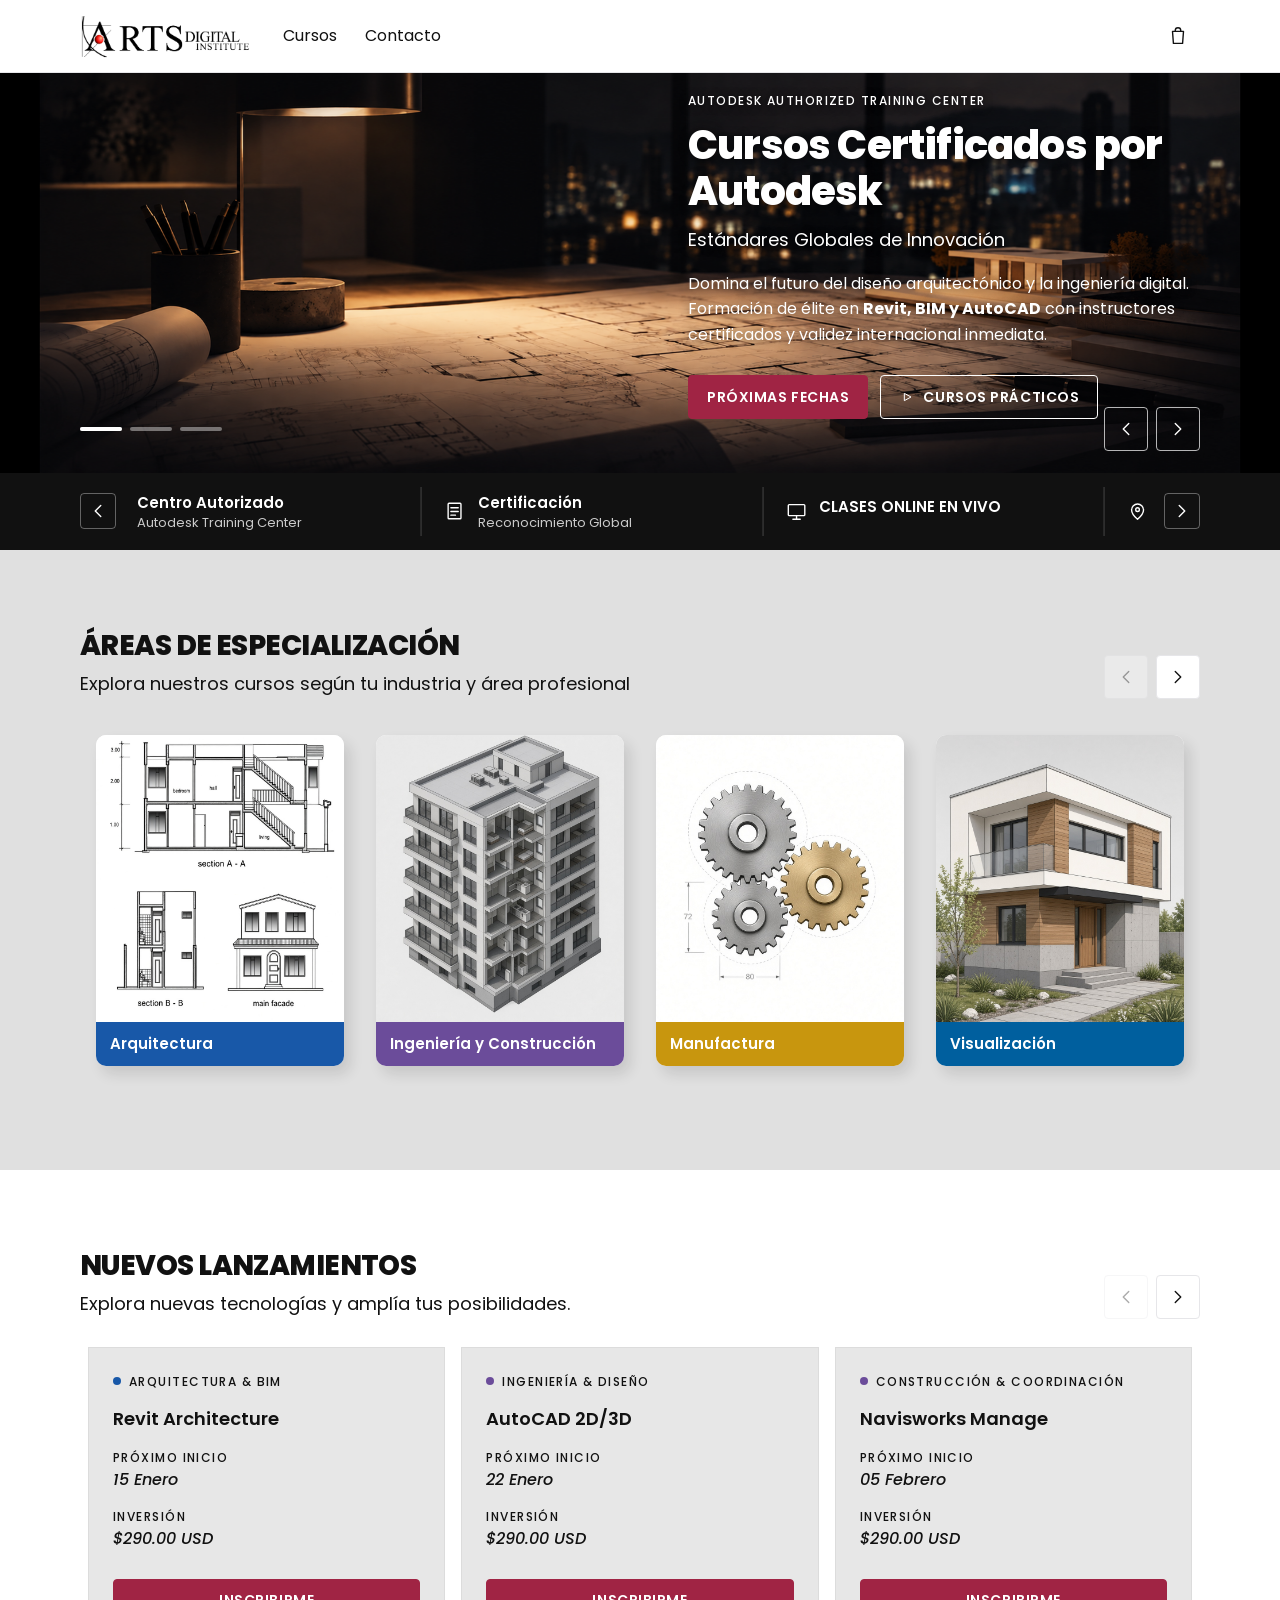
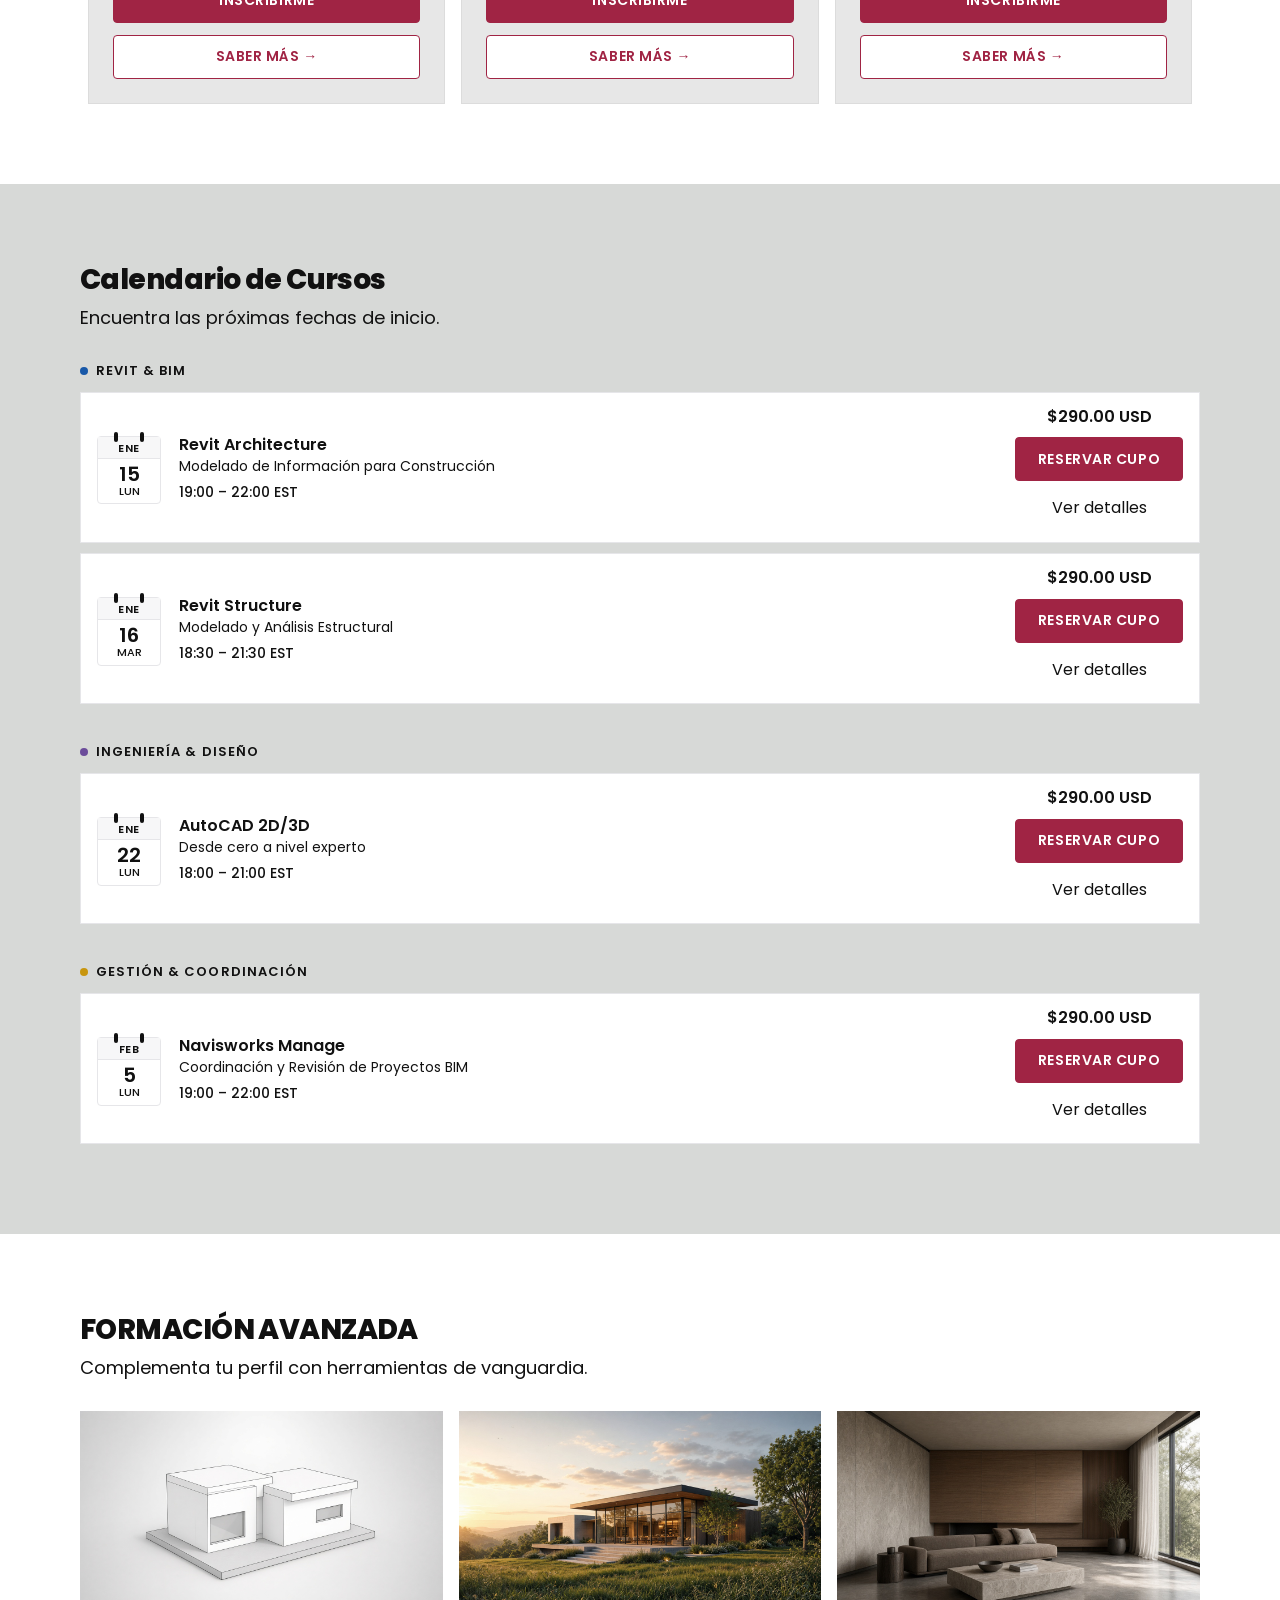
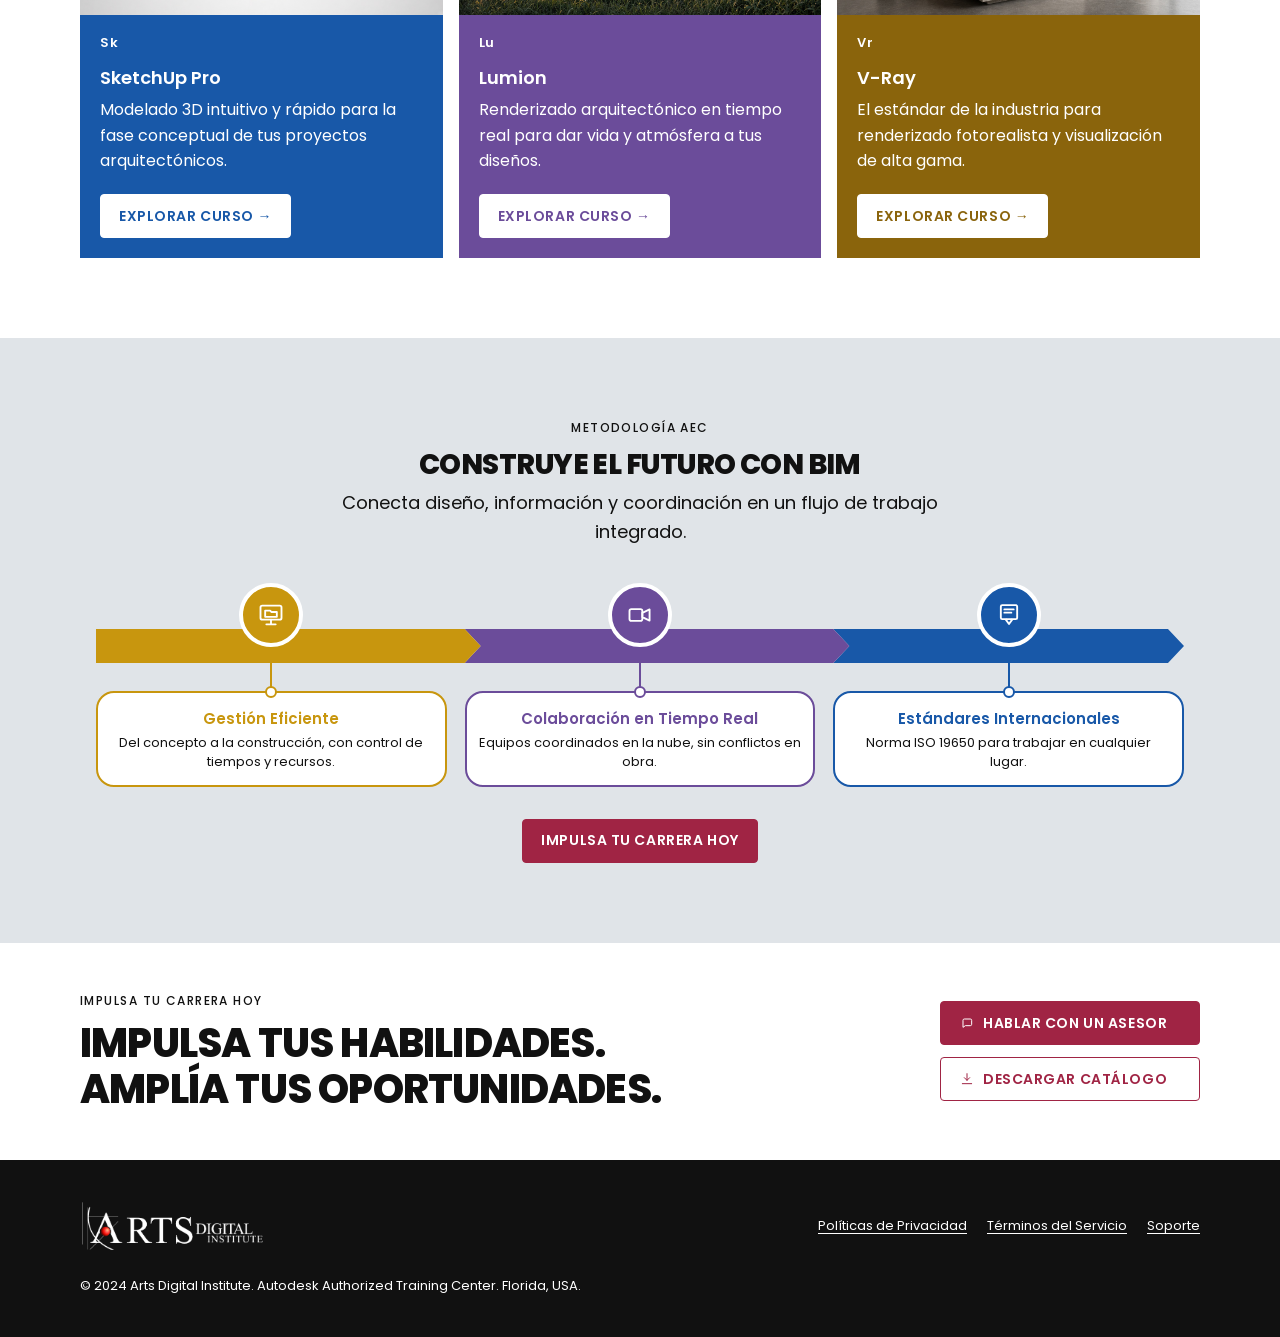
==== commit a24cb3fc: "Actualizar las areas, la formacion, los lanzamientos y la infografia BIM. Co-authored-by: Cursor <cu" ====
--- a/index.html
+++ b/index.html
@@ -202,7 +202,7 @@
       </div>
     </section>
 
-    <section id="areas" class="seccion seccion-gris-1">
+    <section id="areas" class="seccion">
       <div class="contenedor bloque-carrusel" data-bloque="areas">
         <div class="cabecera-fila">
           <header>
--- a/css/estilos.css
+++ b/css/estilos.css
@@ -113,8 +113,9 @@
 }
 
 #areas {
-  background: linear-gradient(to bottom, rgba(0, 0, 0, 0.42) 0%, rgba(0, 0, 0, 0.16) 38%, #ffffff 100%);
-}
+  background: #e0e0e0;
+}
+
 
 .seccion-gris-2 {
   background: #d7d9d7;
@@ -910,6 +911,10 @@
   padding: 0 8px;
 }
 
+#carrusel-areas .carrusel-item {
+  padding: 8px 16px 24px;
+}
+
 .carrusel-item > * {
   width: 100%;
 }
@@ -927,12 +932,13 @@
   align-items: stretch;
   justify-content: flex-start;
   height: auto;
-  aspect-ratio: 1;
+  aspect-ratio: 3 / 4;
   min-height: 0;
   padding: 0;
   overflow: hidden;
+  border: 0;
   border-radius: 10px;
-  border-top-width: 1px;
+  box-shadow: 6px 8px 14px rgba(17, 17, 17, 0.12);
 }
 
 .tarjeta-area img {
@@ -1000,6 +1006,16 @@
 .tarjeta-curso {
   display: flex;
   flex-direction: column;
+  height: auto;
+  aspect-ratio: 1;
+  background: #e7e7e7;
+  border-color: #dcdcdc;
+}
+
+.tarjeta-curso .boton-secundario,
+.tarjeta-curso .boton-secundario:hover,
+.tarjeta-curso .boton-secundario:active {
+  background: #ffffff;
 }
 
 .tarjeta-curso h3 {
@@ -1155,6 +1171,21 @@
   flex-direction: column;
   padding: 0 0 20px;
   overflow: hidden;
+  border: 0;
+  background: var(--acento-bim);
+  color: #ffffff;
+}
+
+.tarjeta-formacion[data-acento="bim"] {
+  background: var(--acento-bim);
+}
+
+.tarjeta-formacion[data-acento="ingenieria"] {
+  background: var(--acento-ingenieria);
+}
+
+.tarjeta-formacion[data-acento="manufactura"] {
+  background: #8a640c;
 }
 
 .tarjeta-formacion img {
@@ -1163,19 +1194,7 @@
   aspect-ratio: 16 / 9;
   object-fit: cover;
   object-position: center;
-  border-bottom: 18px solid var(--gris-3);
-}
-
-.tarjeta-formacion[data-acento="bim"] img {
-  border-bottom-color: var(--acento-bim);
-}
-
-.tarjeta-formacion[data-acento="ingenieria"] img {
-  border-bottom-color: var(--acento-ingenieria);
-}
-
-.tarjeta-formacion[data-acento="manufactura"] img {
-  border-bottom-color: var(--acento-manufactura);
+  border-bottom: 0;
 }
 
 .tarjeta-formacion .sigla,
@@ -1184,6 +1203,32 @@
 .tarjeta-formacion .boton {
   margin-left: 20px;
   margin-right: 20px;
+  color: #ffffff;
+}
+
+.tarjeta-formacion .boton,
+.tarjeta-formacion .boton:hover,
+.tarjeta-formacion .boton:active {
+  background: #ffffff;
+  border-color: #ffffff;
+}
+
+.tarjeta-formacion[data-acento="bim"] .boton,
+.tarjeta-formacion[data-acento="bim"] .boton:hover,
+.tarjeta-formacion[data-acento="bim"] .boton:active {
+  color: var(--acento-bim);
+}
+
+.tarjeta-formacion[data-acento="ingenieria"] .boton,
+.tarjeta-formacion[data-acento="ingenieria"] .boton:hover,
+.tarjeta-formacion[data-acento="ingenieria"] .boton:active {
+  color: var(--acento-ingenieria);
+}
+
+.tarjeta-formacion[data-acento="manufactura"] .boton,
+.tarjeta-formacion[data-acento="manufactura"] .boton:hover,
+.tarjeta-formacion[data-acento="manufactura"] .boton:active {
+  color: #8a640c;
 }
 
 .sigla {
@@ -1225,29 +1270,20 @@
 }
 
 .info-riel {
-  --info-circulo: 88px;
-  --info-tallo: 22px;
-  --info-gap: 20px;
+  --info-circulo: 64px;
+  --info-tallo: 28px;
+  --info-gap: 18px;
   position: relative;
   display: grid;
   grid-template-columns: repeat(3, minmax(0, 1fr));
   gap: var(--info-gap);
-  margin: 40px 0 36px;
+  margin: 36px 0 32px;
   padding: 0;
   list-style: none;
 }
 
-.info-riel::before {
-  content: "";
-  position: absolute;
-  top: calc(var(--info-circulo) + var(--info-tallo) + 4px);
-  left: calc((100% - 2 * var(--info-gap)) / 6);
-  right: calc((100% - 2 * var(--info-gap)) / 6);
-  height: 2px;
-  background: var(--tinta);
-}
-
 .info-nodo {
+  --info-color: var(--acento-bim);
   position: relative;
   display: flex;
   flex-direction: column;
@@ -1255,60 +1291,102 @@
   text-align: center;
 }
 
+.info-nodo[data-acento="manufactura"] {
+  --info-color: var(--acento-manufactura);
+}
+
+.info-nodo[data-acento="ingenieria"] {
+  --info-color: var(--acento-ingenieria);
+}
+
+.info-nodo[data-acento="bim"] {
+  --info-color: var(--acento-bim);
+}
+
 .info-circulo {
+  position: relative;
+  z-index: 4;
   display: grid;
   place-items: center;
   width: var(--info-circulo);
   height: var(--info-circulo);
-  border: 2px solid currentColor;
+  margin-bottom: -18px;
+  border: 4px solid #ffffff;
   border-radius: 50%;
-  background: transparent;
-  color: var(--acento-bim);
-}
-
-.info-circulo[data-acento="bim"] {
-  color: var(--acento-bim);
-}
-
-.info-circulo[data-acento="ingenieria"] {
-  color: var(--acento-ingenieria);
-}
-
-.info-circulo[data-acento="manufactura"] {
-  color: var(--acento-manufactura);
+  background: var(--info-color);
+  color: #ffffff;
 }
 
 .info-circulo svg {
-  width: 36px;
-  height: 36px;
+  width: 28px;
+  height: 28px;
+}
+
+.info-flecha {
+  position: relative;
+  z-index: 1;
+  width: calc(100% + var(--info-gap) + 16px);
+  height: 34px;
+  margin-right: calc((var(--info-gap) + 16px) * -1);
+  background: var(--info-color);
+  clip-path: polygon(0 0, calc(100% - 16px) 0, 100% 50%, calc(100% - 16px) 100%, 0 100%, 16px 50%);
+}
+
+.info-nodo:first-child .info-flecha {
+  z-index: 3;
+  clip-path: polygon(0 0, calc(100% - 16px) 0, 100% 50%, calc(100% - 16px) 100%, 0 100%);
+}
+
+.info-nodo:nth-child(2) .info-flecha {
+  z-index: 2;
+}
+
+.info-nodo:last-child .info-flecha {
+  width: 100%;
+  margin-right: 0;
 }
 
 .info-tallo {
   width: 2px;
   height: var(--info-tallo);
-  background: var(--tinta);
-}
-
-.info-punto {
+  background: var(--info-color);
+}
+
+.info-ficha {
   position: relative;
-  z-index: 1;
-  width: 10px;
-  height: 10px;
+  width: 100%;
+  padding: 16px 12px 14px;
+  border: 2px solid var(--info-color);
+  border-radius: 18px;
+  background: #ffffff;
+}
+
+.info-ficha::before {
+  content: "";
+  position: absolute;
+  top: -7px;
+  left: 50%;
+  width: 12px;
+  height: 12px;
+  border: 2px solid var(--info-color);
   border-radius: 50%;
-  background: var(--tinta);
+  background: #ffffff;
+  transform: translateX(-50%);
 }
 
 .info-nodo h3 {
-  margin: 18px 0 8px;
-  font-size: 16px;
+  margin: 0 0 6px;
+  color: var(--info-color);
+  font-size: 15px;
   font-weight: 600;
   line-height: 1.3;
 }
 
 .info-nodo p {
-  max-width: 24ch;
-  font-size: 14px;
-  line-height: 1.45;
+  margin: 0;
+  color: var(--tinta);
+  font-size: 13px;
+  line-height: 1.4;
 }
 
 #bim .boton {
@@ -1545,22 +1623,26 @@
   }
 
   .info-riel {
-    --info-circulo: 72px;
-    --info-tallo: 16px;
-    --info-gap: 12px;
+    --info-circulo: 48px;
+    --info-tallo: 18px;
+    --info-gap: 8px;
   }
 
   .info-circulo svg {
-    width: 28px;
-    height: 28px;
+    width: 20px;
+    height: 20px;
+  }
+
+  .info-flecha {
+    height: 26px;
   }
 
   .info-nodo h3 {
-    font-size: 14px;
+    font-size: 13px;
   }
 
   .info-nodo p {
-    font-size: 13px;
+    font-size: 12px;
   }
 
   #bim .contenedor {
